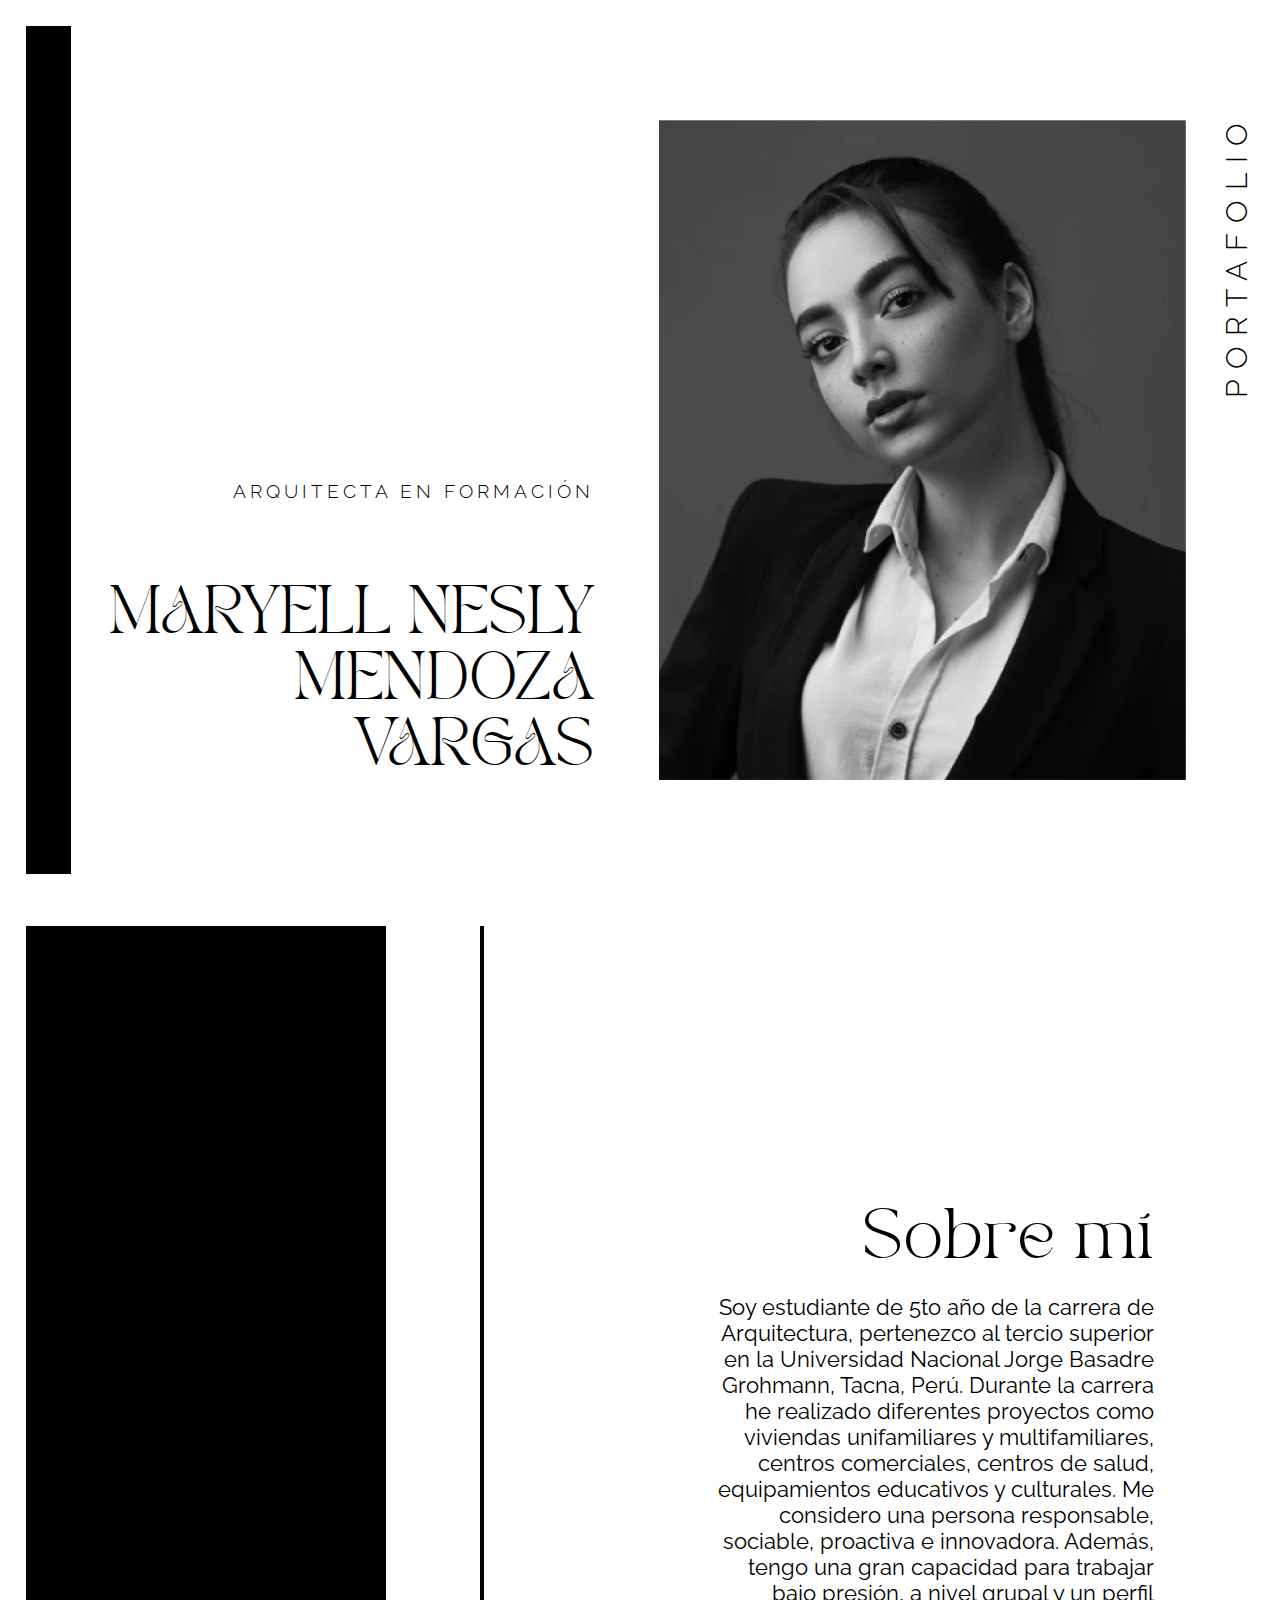
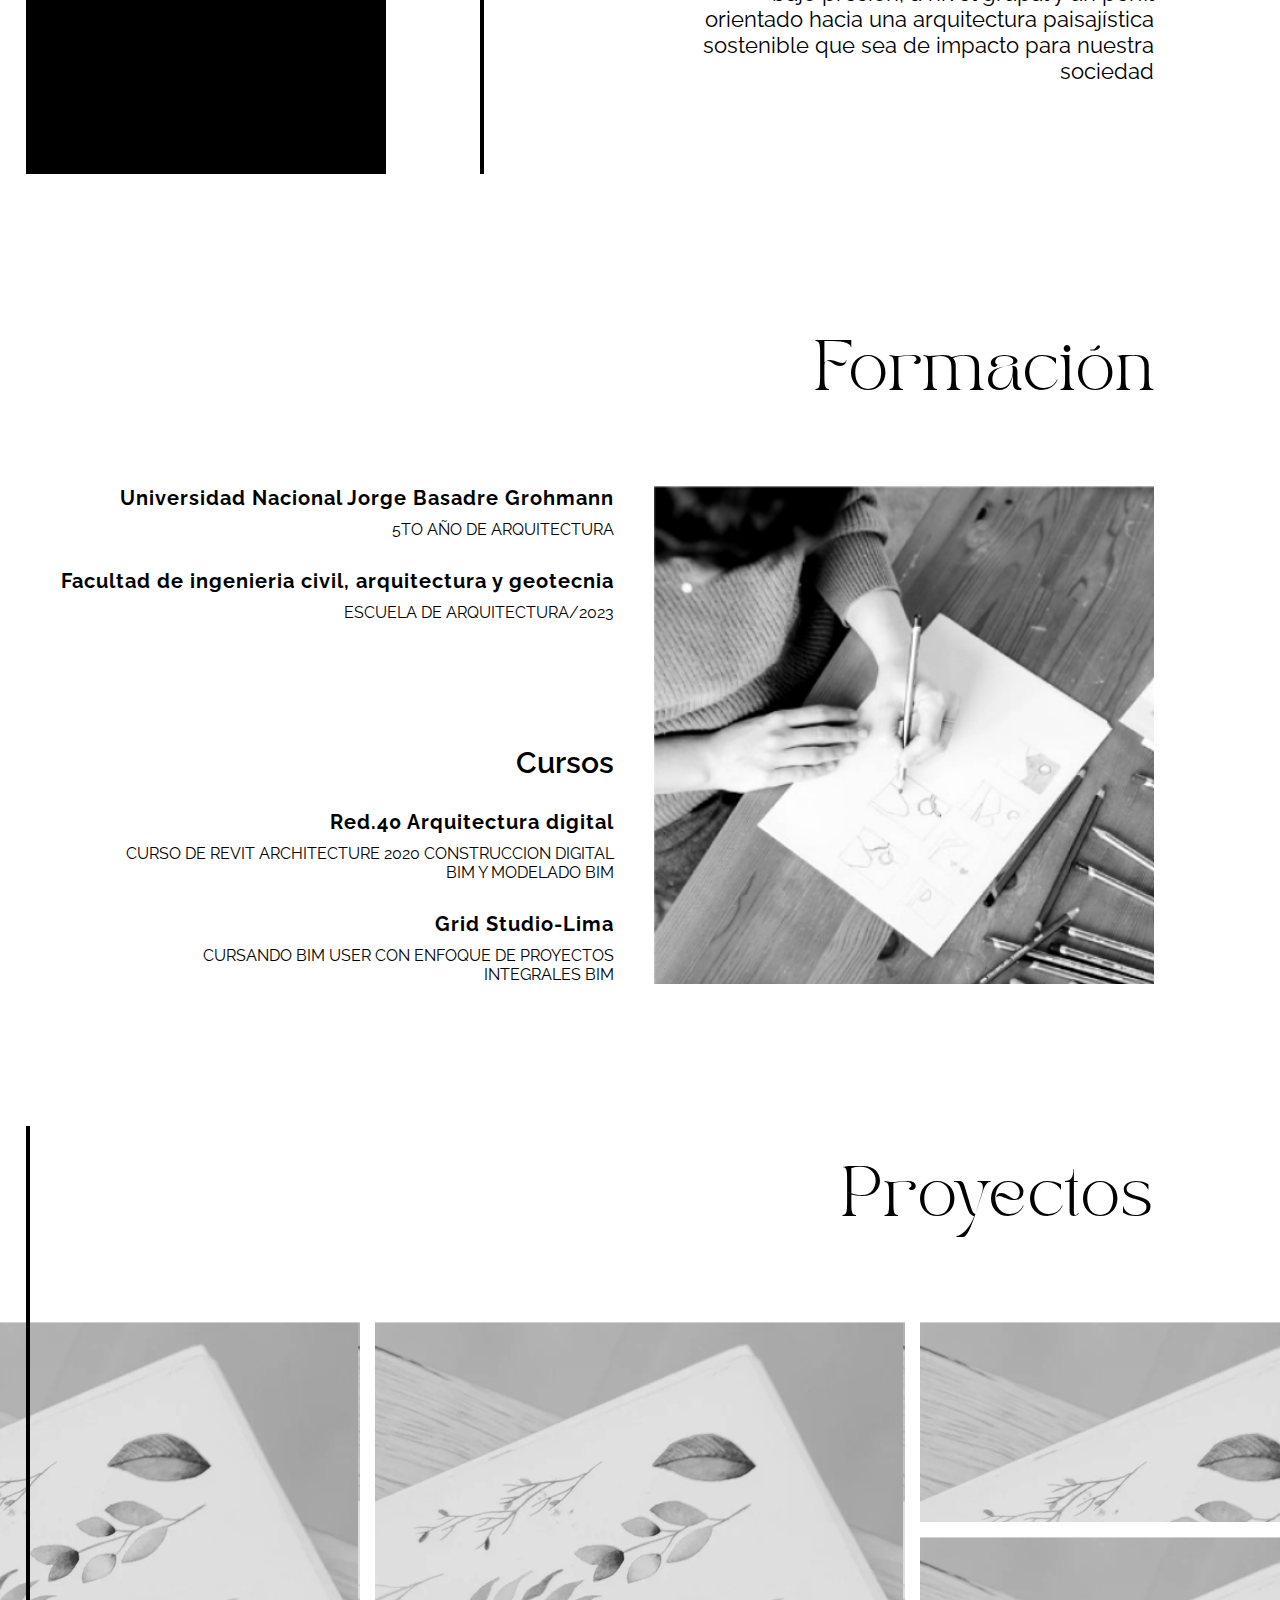
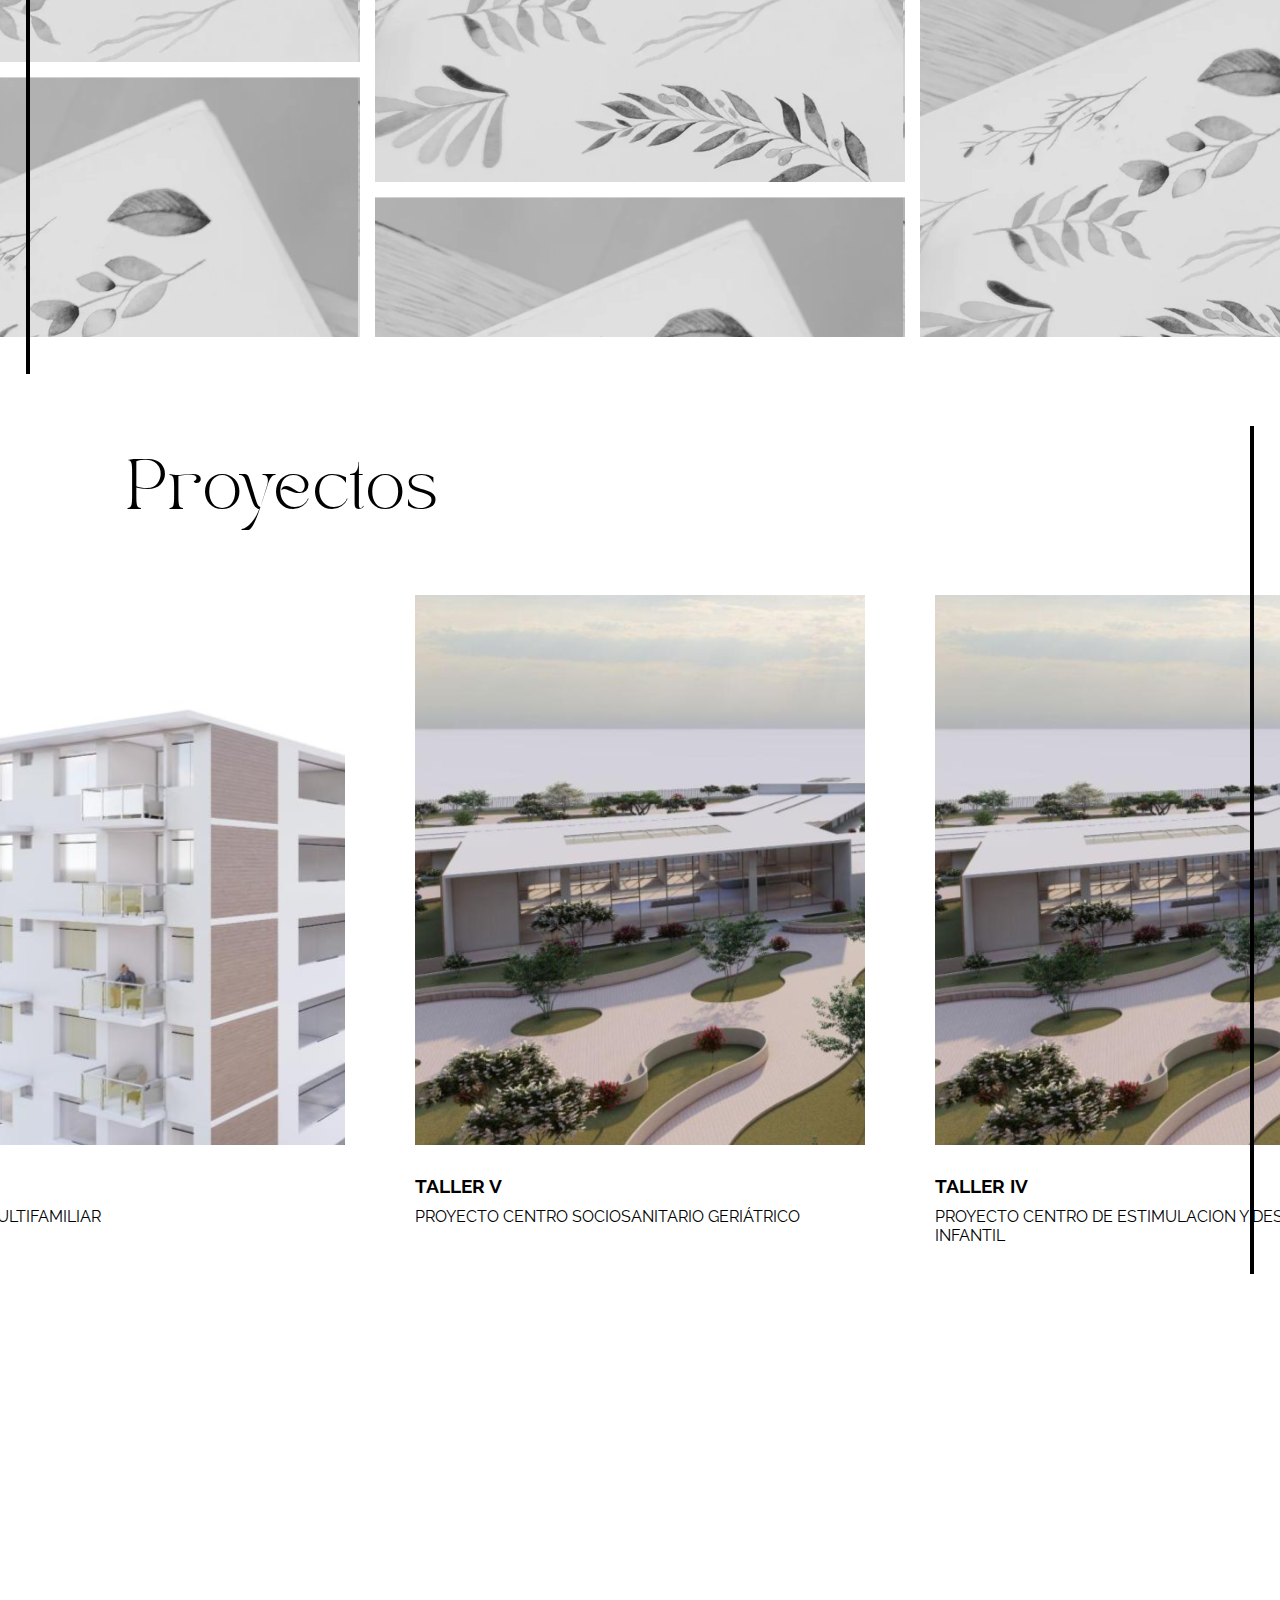
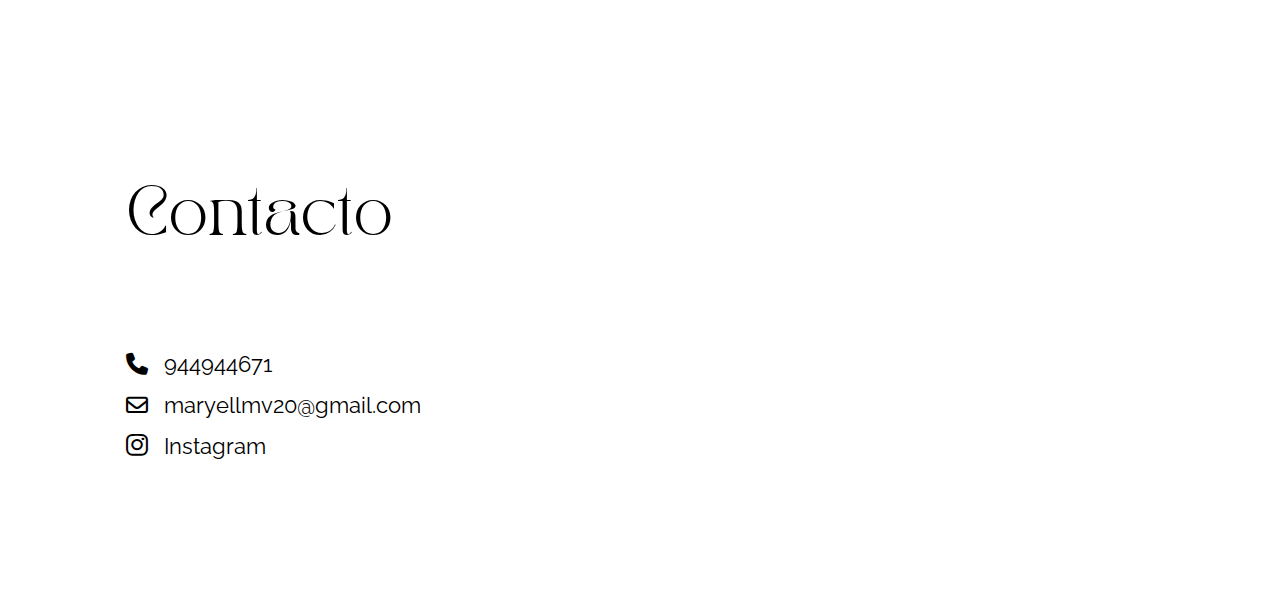
==== index.html @ ec38829c "cambio index" ====
<!DOCTYPE html>
<html lang="en">
    <head>
        <meta charset="UTF-8" />
        <meta http-equiv="X-UA-Compatible" content="IE=edge" />
        <meta name="viewport" content="width=device-width, initial-scale=1.0" />

        <link
            rel="stylesheet"
            href="https://cdnjs.cloudflare.com/ajax/libs/font-awesome/6.3.0/css/all.min.css"
        />
        <!-- font -->
        <link rel="preconnect" href="https://fonts.googleapis.com" />
        <link rel="preconnect" href="https://fonts.gstatic.com" crossorigin />
        <link
            href="https://fonts.googleapis.com/css2?family=Raleway:wght@100;200;300;400&display=swap"
            rel="stylesheet"
        />

        <link rel="stylesheet" href="../public/styles/index.css" />
        <title>cv</title>
    </head>
    <body>
        <div class="window-part">
            <div class="presentacion-container">
                <div class="presentacion-line"></div>
                <div class="presentacion-content">
                    <div class="presentacion-title-nombre">
                        <h3 class="presentacion-title">
                            ARQUITECTA EN FORMACIÓN
                        </h3>
                        <h2 class="presentacion-nombre">
                            MARYELL NESLY MENDOZA VARGAS
                        </h2>
                    </div>

                    <img
                        class="presentacion-foto"
                        src="../public/imgs/mi-foto.png"
                        alt="mi foto"
                    />
                    <h1 class="portafolio-title">PORTAFOLIO</h1>
                </div>
            </div>
        </div>

        <div class="window-part">
            <div class="sobre-mi-content">
                <div class="sobre-mi-line"></div>

                <div class="sobre-mi-text">
                    <div class="sobre-mi-line2"></div>

                    <div>
                        <h2 class="sobre-mi-title">Sobre mí</h2>
                        <p class="sobre-mi-texto">
                            Soy estudiante de 5to año de la carrera de
                            Arquitectura, pertenezco al tercio superior en la
                            Universidad Nacional Jorge Basadre Grohmann, Tacna,
                            Perú. Durante la carrera he realizado diferentes
                            proyectos como viviendas unifamiliares y
                            multifamiliares, centros comerciales, centros de
                            salud, equipamientos educativos y culturales. Me
                            considero una persona responsable, sociable,
                            proactiva e innovadora. Además, tengo una gran
                            capacidad para trabajar bajo presión, a nivel grupal
                            y un perfil orientado hacia una arquitectura
                            paisajística sostenible que sea de impacto para
                            nuestra sociedad
                        </p>
                    </div>
                </div>
            </div>
        </div>

        <div class="window-part">
            <div class="formacion-content">
                <div class="formacion-column2">
                    <h2 class="formacion-title">Formación</h2>
                    <div class="formacion-subcolumn">
                        <div class="formacion-text-content">
                            <div>
                                <h4 class="formacion-subtitle">
                                    Universidad Nacional Jorge Basadre Grohmann
                                </h4>
                                <p class="formacion-texto">
                                    5TO AÑO DE ARQUITECTURA
                                </p>
                                <h4 class="formacion-subtitle">
                                    Facultad de ingenieria civil, arquitectura y
                                    geotecnia
                                </h4>
                                <p class="formacion-texto">
                                    ESCUELA DE ARQUITECTURA/2023
                                </p>
                            </div>
                            <div>
                                <h3 class="formacion-cursos">Cursos</h3>
                                <h4 class="formacion-subtitle">
                                    Red.40 Arquitectura digital
                                </h4>
                                <p class="">
                                    CURSO DE REVIT ARCHITECTURE 2020
                                    CONSTRUCCION DIGITAL
                                </p>
                                <p class="formacion-texto">
                                    BIM Y MODELADO BIM
                                </p>
                                <h4 class="formacion-subtitle">
                                    Grid Studio-Lima
                                </h4>
                                <p class="">
                                    CURSANDO BIM USER CON ENFOQUE DE PROYECTOS
                                </p>
                                <p class="">INTEGRALES BIM</p>
                            </div>
                        </div>
                        <img
                            class="formacion-img"
                            src="../public/imgs/formacion.png"
                            alt=""
                        />
                    </div>
                </div>
            </div>
        </div>
        <div class="window-part">
            <div class="proyectos-content">
                <div class="proyecto-collage-line"></div>
                <h2 class="protectos-collage-title">Proyectos</h2>
                <div class="proyectos-container-collage">
                    <div class="proyectos-collage-column">
                        <div
                            class="proyectos-img-collage collage-1"
                            alt=""
                        ></div>
                        <div
                            class="proyectos-img-collage collage-2"
                            alt=""
                        ></div>
                    </div>
                    <div class="proyectos-collage-column">
                        <div
                            class="proyectos-img-collage collage-3"
                            alt=""
                        ></div>
                        <div
                            class="proyectos-img-collage collage-4"
                            alt=""
                        ></div>
                    </div>
                    <div class="proyectos-collage-column">
                        <div
                            class="proyectos-img-collage collage-5"
                            alt=""
                        ></div>
                        <div
                            class="proyectos-img-collage collage-6"
                            alt=""
                        ></div>
                    </div>
                </div>
            </div>
        </div>

        <div class="window-part">
            <div class="proyectos-content-2">
                <div class="proyecto-line"></div>
                <h2 class="protectos-title">Proyectos</h2>
                <div class="proyectos-columns">
                    <div class="proyectos-column">
                        <div class="proyectos-img proyecto-img-1">
                            <div class="proyecto-backhover-img">
                                <a
                                    href="https://www.calameo.com/read/006566157df9179a951ea?authid=zXQPM7jMQC5M"
                                    target="_blank"
                                    rel="noopener noreferrer"
                                >
                                    <div class="btn-ver-proyecto">
                                        ver proyecto
                                    </div>
                                </a>
                            </div>
                        </div>
                        <div>
                            <h3 class="proyecto-title">TALLER II</h3>
                            <p class="proyecto-text">PROYECTO MULTIFAMILIAR</p>
                        </div>
                    </div>
                    <div class="proyectos-column">
                        <div class="proyectos-img proyecto-img-2">
                            <div class="proyecto-backhover-img">
                                <a
                                    href="https://www.calameo.com/read/0065661571df01181359e?authid=Q933TyuwH3ZG"
                                    target="_blank"
                                    rel="noopener noreferrer"
                                >
                                    <div class="btn-ver-proyecto">
                                        ver proyecto
                                    </div>
                                </a>
                            </div>
                        </div>
                        <div>
                            <h3 class="proyecto-title">TALLER V</h3>
                            <p class="proyecto-text">
                                PROYECTO CENTRO SOCIOSANITARIO GERIÁTRICO
                            </p>
                        </div>
                    </div>
                    <div class="proyectos-column">
                        <div class="proyectos-img proyecto-img-3">
                            <div class="proyecto-backhover-img">
                                <a
                                    href="https://www.calameo.com/read/0065661571df01181359e?authid=Q933TyuwH3ZG"
                                    target="_blank"
                                    rel="noopener noreferrer"
                                >
                                    <div class="btn-ver-proyecto">
                                        ver proyecto
                                    </div>
                                </a>
                            </div>
                        </div>
                        <div>
                            <h3 class="proyecto-title">TALLER IV</h3>
                            <p class="proyecto-text">
                                PROYECTO CENTRO DE ESTIMULACION Y DESARROLLO
                                INFANTIL
                            </p>
                        </div>
                    </div>
                </div>
            </div>
        </div>

        <div class="window-part">
            <div class="contacto-content">
                <div class="contacto-line"></div>
                <div>
                    <h2 class="contacto-title">Contacto</h2>
                    <div>
                        <div class="contacto-item">
                            <i class="fa-solid fa-phone"></i> 944944671
                        </div>
                        <div class="contacto-item">
                            <i class="fa-regular fa-envelope"></i>
                            maryellmv20@gmail.com
                        </div>
                        <div class="contacto-item">
                            <i class="fa-brands fa-instagram"></i> Instagram
                        </div>
                    </div>
                </div>
            </div>
        </div>
    </body>
</html>
---- public/styles/index.css ----
@font-face {
    font-family: 'tan-pearl';
    src: url('../fonts/TAN-PEARL.woff');
}

*,
html,
body {
    border: 0;
    padding: 0;
    margin: 0;
    box-sizing: border-box;
    font-family: 'Raleway', sans-serif;
}

.window-part {
    display: flex;
    height: 100vh;
    padding: 2%;
    /* font-family: 'Courier New', Courier, monospace; */
}

.presentacion-container {
    width: 100%;
    display: flex;
    justify-content: center;
    position: relative;
    /* height: 100vh; */

    /* font-family: 'Courier New', Courier, monospace; */
}

.presentacion-line {
    width: 45px;
    height: 100%;
    /* margin: 2% 0px 2% 35px; */
    position: absolute;
    left: 0;
    top: 0;
    background-color: #000;
}

.presentacion-content {
    display: flex;
    height: 660px;
    align-self: center;
    position: relative;
}
.presentacion-title-nombre {
    display: flex;
    flex-direction: column;
    justify-content: flex-end;
    /* margin-bottom: 90px; */
}
.presentacion-title {
    font-weight: 300;
    text-align: end;
    letter-spacing: 4px;
    margin-bottom: 80px;
}
.presentacion-nombre {
    font-family: 'tan-pearl';
    font-size: 48px;
    font-weight: 300;
    text-align: end;
    width: 500px;
}

.presentacion-foto {
    height: 100%;
    align-self: center;
    margin-left: 65px;
}

.portafolio-title {
    font-size: 30px;
    font-weight: 300;
    letter-spacing: 10px;
    transform: rotate(-90deg);
    width: 0px;
    position: absolute;
    top: 260px;
    right: -50px;
}

/* ================================================================================================================ */

.sobre-mi-content {
    position: relative;
}
.sobre-mi-line {
    background-color: #000;
    width: 360px;
    height: 100%;
    position: absolute;
    top: 0;
    left: 0;
}

.sobre-mi-line2 {
    background-color: #000;
    width: 4px;
    height: 100%;
    position: absolute;
    top: 0;
    left: -40%;
}

.sobre-mi-text {
    width: 45%;
    text-align: end;
    margin-left: 55%;
    padding-right: 100px;
    display: flex;
    align-items: flex-end;
    height: 100%;
    position: relative;
}
.sobre-mi-title {
    font-family: 'tan-pearl';
    font-size: 50px;
    margin-bottom: 20px;
    font-weight: 300;
}

.sobre-mi-texto {
    font-size: 22px;
    padding-bottom: 20%;
}

/* ================================================================================================================ */

.formacion-content {
    height: 100%;
    width: 100%;
    display: flex;
    justify-content: flex-end;
    padding-right: 100px;
    align-items: flex-end;
}

/* .formacion-column1 {
    margin-bottom: 70px;
    margin-right: 40px;
    text-align: end;
} */

.formacion-subcolumn {
    display: flex;
    text-align: end;
}

.formacion-text-content {
    padding-right: 40px;
    display: flex;
    flex-direction: column;
    justify-content: space-between;
}

.formacion-texto {
    margin-bottom: 30px;
}

.formacion-subtitle {
    font-weight: bold;
    font-size: 20px;
    letter-spacing: 1px;
    margin-bottom: 10px;
}

.formacion-column2 {
    margin-bottom: 90px;
}

.formacion-title {
    font-family: 'tan-pearl';
    font-size: 50px;
    margin-bottom: 80px;
    font-weight: 300;
    text-align: end;
}

.formacion-img {
    width: 500px;
}
.formacion-cursos {
    font-size: 30px;
    margin-bottom: 30px;
    font-weight: 600;
}

/* ============================================================================================== */
.proyectos-content {
    height: 100%;
    width: 100%;
    display: flex;
    flex-direction: column;
    padding-right: 100px;
    padding-left: 100px;
    text-align: end;
    justify-content: center;
    position: relative;
    /* background-color: #000; */
}

.proyecto-collage-line {
    position: absolute;
    height: 100%;
    background-color: #000;
    width: 4px;
    top: 0;
    left: 0;
}

.protectos-collage-title {
    font-size: 50px;
    font-family: 'tan-pearl';
    font-weight: 300;
    margin-bottom: 90px;
}
.proyectos-container-collage {
    display: flex;
    width: 100%;
    gap: 15px;
    justify-content: center;
}

.proyectos-img-collage {
    width: 530px;
    /* height: 200px; */
}

.proyectos-collage-column {
    width: 530px;
}

.collage-1 {
    background: url('../imgs/proyectos-collage-img-ref.png');
    height: 340px;
    margin-bottom: 15px;
}

.collage-2 {
    background: url('../imgs/proyectos-collage-img-ref.png');
    height: 260px;
}

.collage-3 {
    background: url('../imgs/proyectos-collage-img-ref.png');
    height: 460px;
    margin-bottom: 15px;
}

.collage-4 {
    background: url('../imgs/proyectos-collage-img-ref.png');
    height: 140px;
}

.collage-5 {
    background: url('../imgs/proyectos-collage-img-ref.png');
    height: 200px;
    margin-bottom: 15px;
}

.collage-6 {
    background: url('../imgs/proyectos-collage-img-ref.png');
    height: 400px;
}

/*  ====================================================================== */

.proyectos-content-2 {
    height: 100%;
    width: 100%;
    display: flex;
    flex-direction: column;
    padding-right: 100px;
    padding-left: 100px;
    text-align: start;
    justify-content: center;
    position: relative;
    /* background-color: #000; */
}

.proyecto-line {
    position: absolute;
    height: 100%;
    background-color: #000;
    width: 4px;
    top: 0;
    right: 0;
}

.protectos-title {
    font-size: 50px;
    font-family: 'tan-pearl';
    font-weight: 300;
    margin-bottom: 70px;
}
.proyectos-collage {
    display: flex;
    width: 100%;
    gap: 15px;
    justify-content: center;
}
.proyectos-columns {
    display: flex;
    justify-content: center;
    gap: 70px;
}

.proyectos-column {
    width: 500px;
}
.proyectos-img {
    width: 450px;
    height: 550px;
    background-color: #000;

    margin-bottom: 30px;
    /* height: 200px; */
}

.proyecto-img-1 {
    background: url('../imgs/vivienda-multifamiliar.png');
}

.proyecto-img-2 {
    background: url('../imgs/centro-sociosanitario-geriatrico.png');
}

.proyecto-img-3 {
    background: url('../imgs/centro-sociosanitario-geriatrico.png');
}

.proyecto-title {
    margin-bottom: 10px;
}

.proyecto-text {
    width: 450px;
}

.proyecto-backhover-img {
    background-color: #00000038;
    height: 100%;
    display: flex;
    align-items: flex-end;
    justify-content: center;
    opacity: 0;
    transition: opacity 0.5s;
}
.proyectos-img:hover .proyecto-backhover-img {
    opacity: 1;
}

a {
    text-decoration: none;
    font-family: 'Raleway', sans-serif;
}
.btn-ver-proyecto {
    background-color: #fff;
    width: 250px;
    height: 50px;
    text-decoration: none;
    margin-bottom: 60px;
    text-align: center;
    line-height: 50px;
    color: #000;
    font-family: 'Raleway', sans-serif;
    transition: transform 0.5s;
}
.btn-ver-proyecto:hover {
    transform: translateY(-10px);
}

/* ==================================================================================== */
.contacto-content {
    height: 100%;
    width: 100%;
    display: flex;
    padding-right: 100px;
    padding-left: 100px;
    align-items: flex-end;
    position: relative;
    padding-bottom: 100px;
}

.contacto-title {
    font-family: 'tan-pearl';
    font-size: 50px;
    font-weight: 300;
    margin-bottom: 100px;
}

.contacto-item {
    font-size: 22px;
    margin-bottom: 15px;
}
.contacto-item i {
    margin-right: 10px;
}
.fa-instagram {
    font-size: 25px;
}
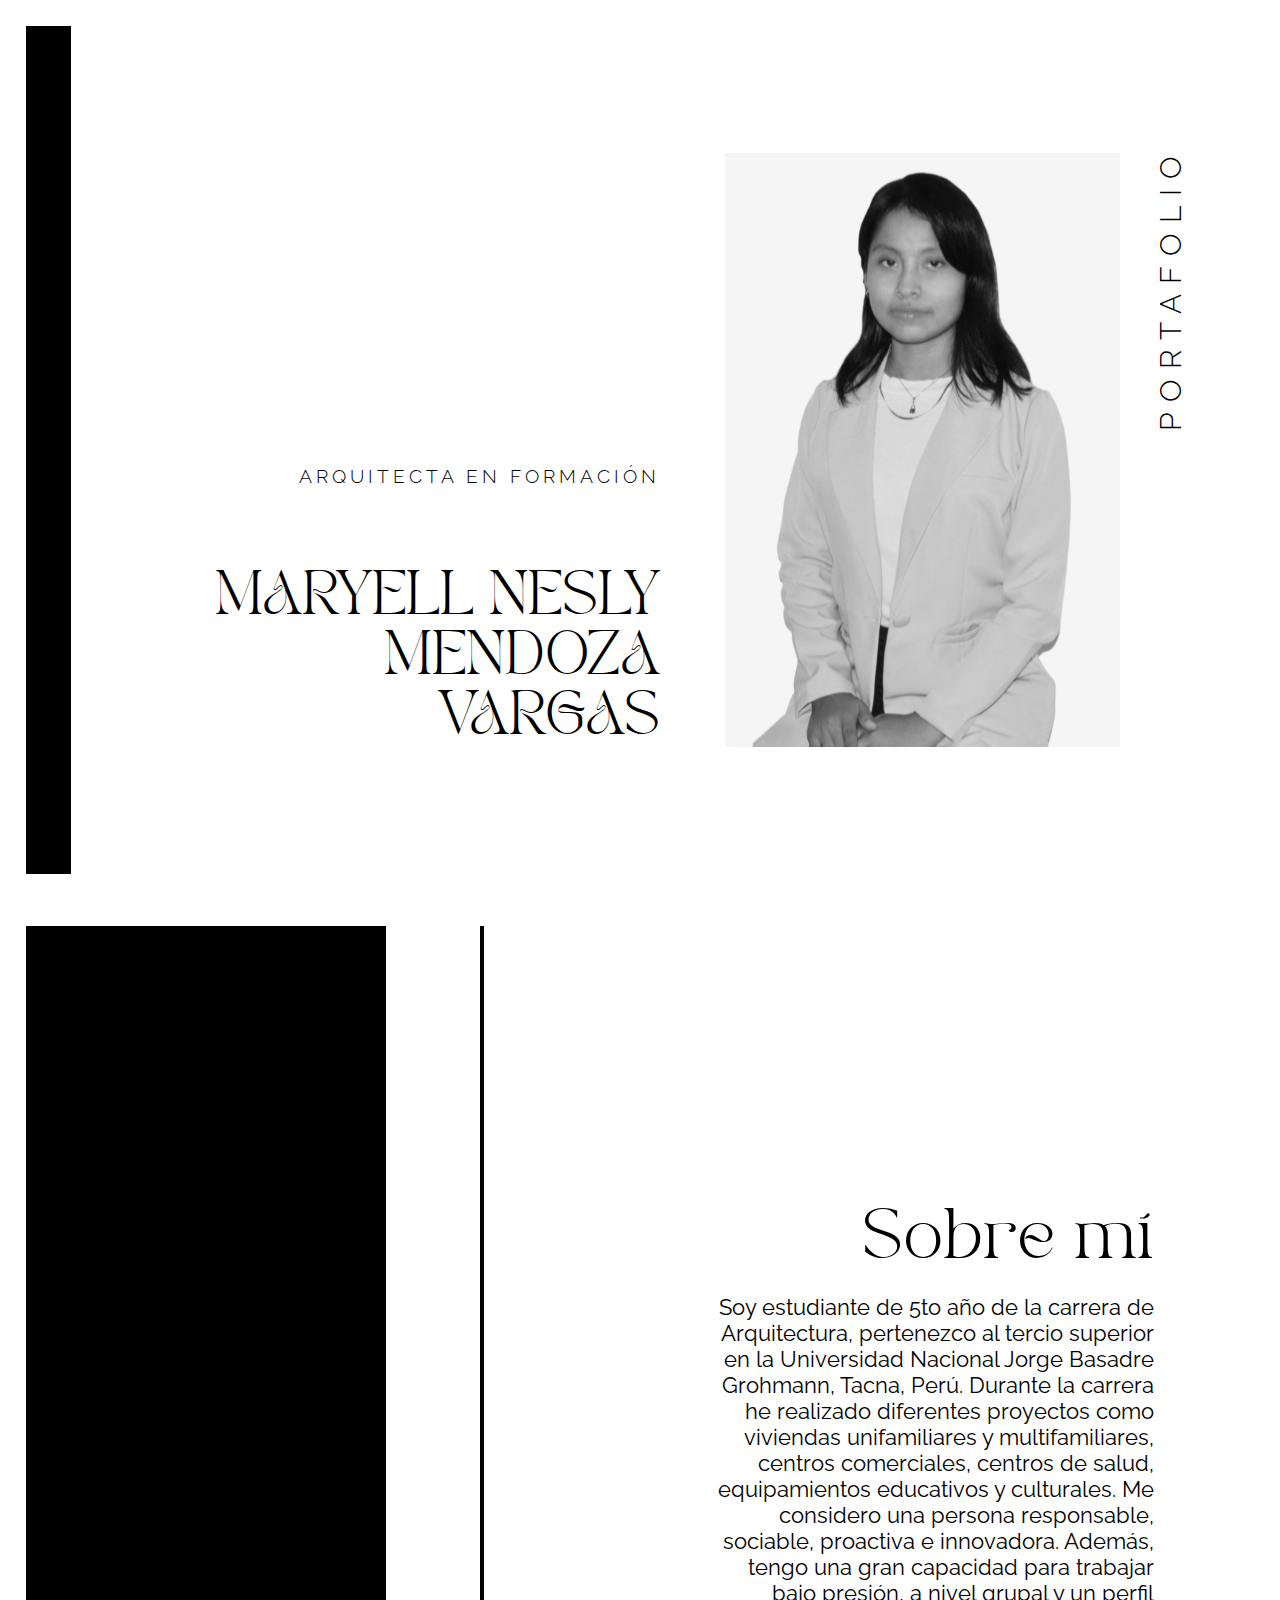
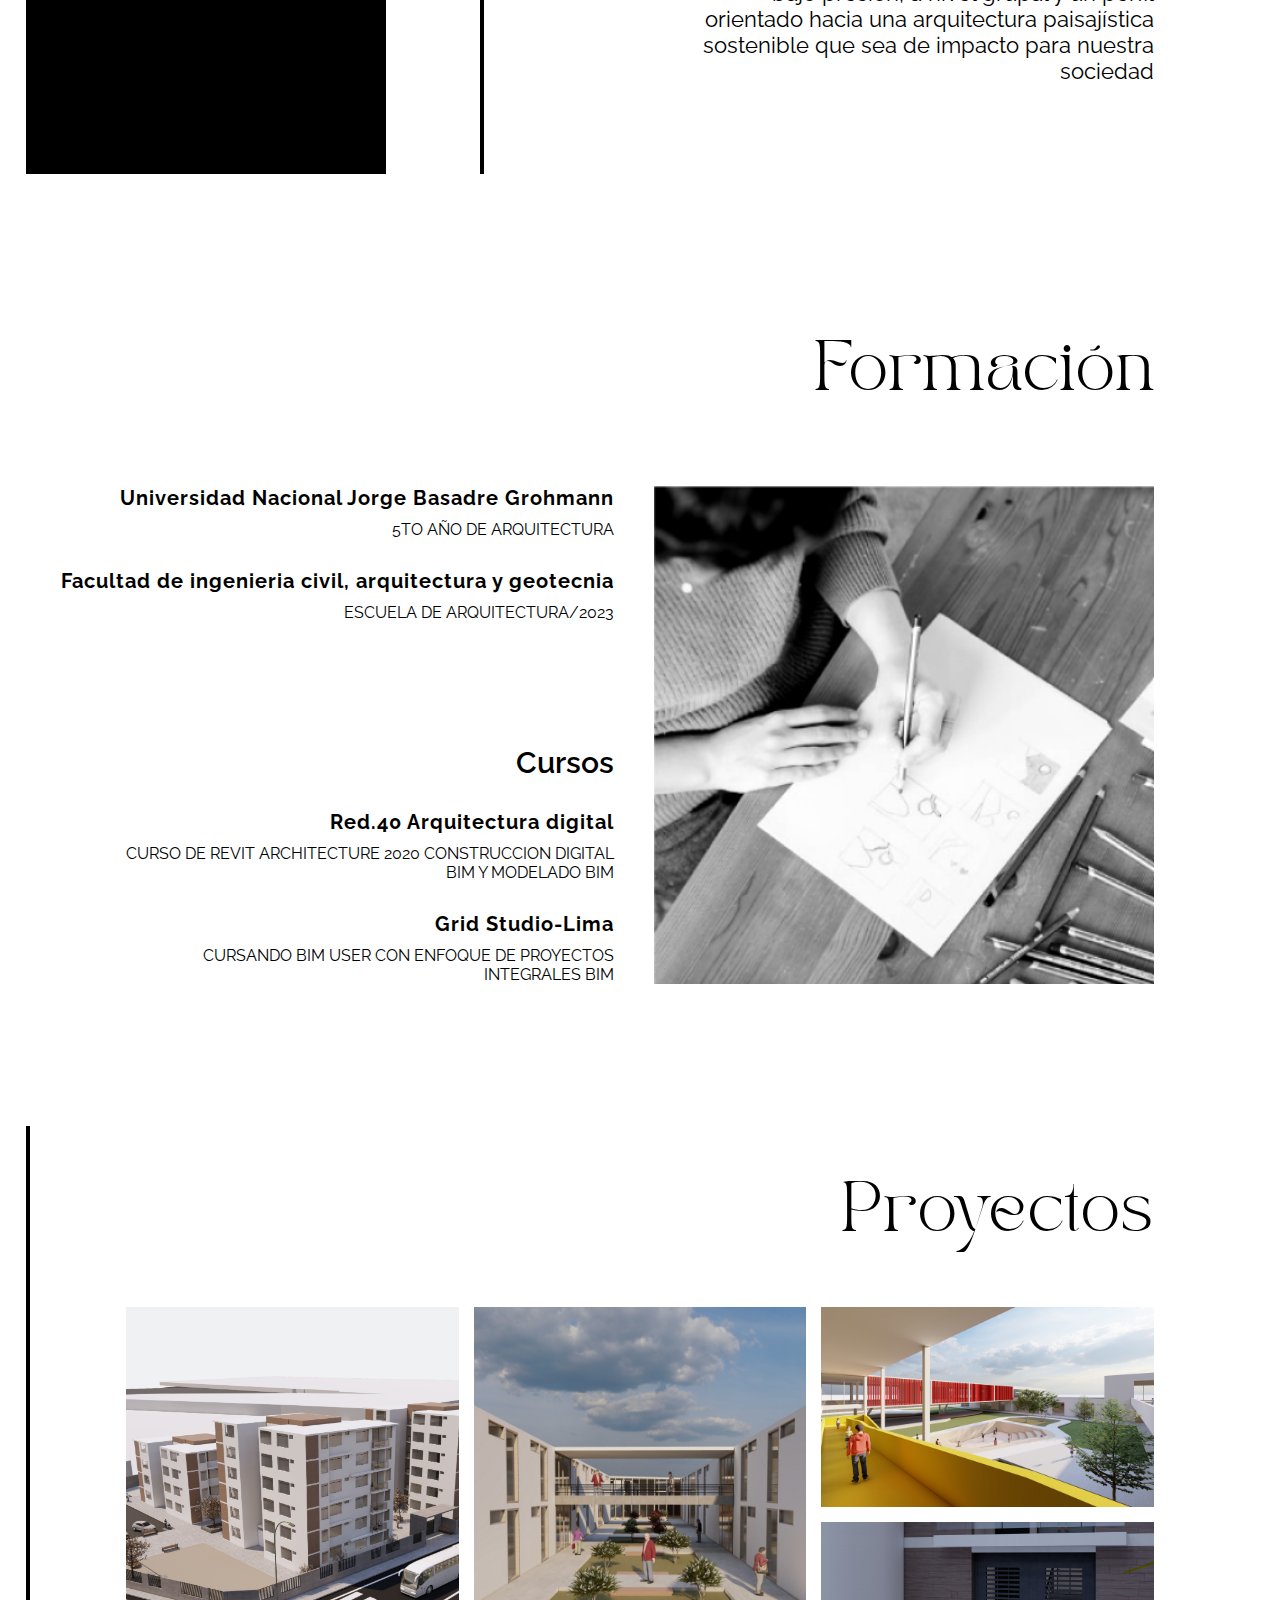
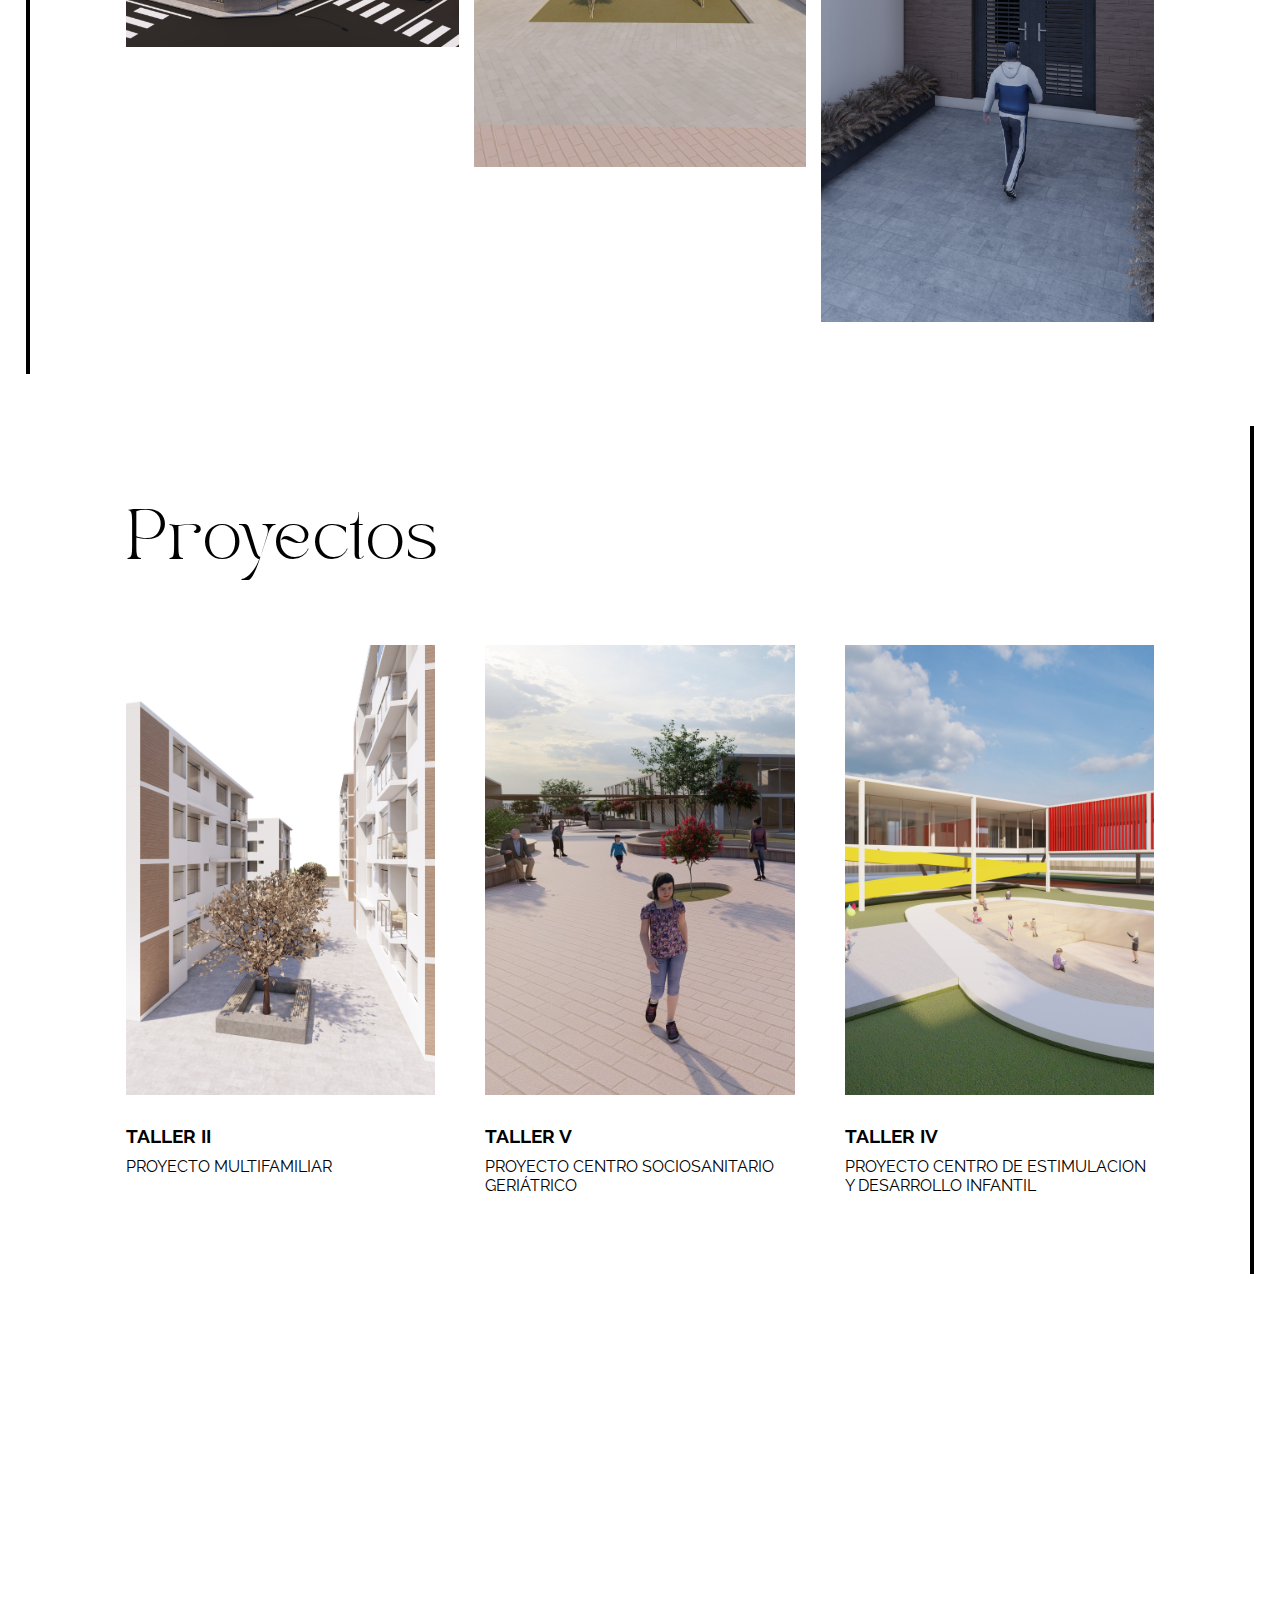
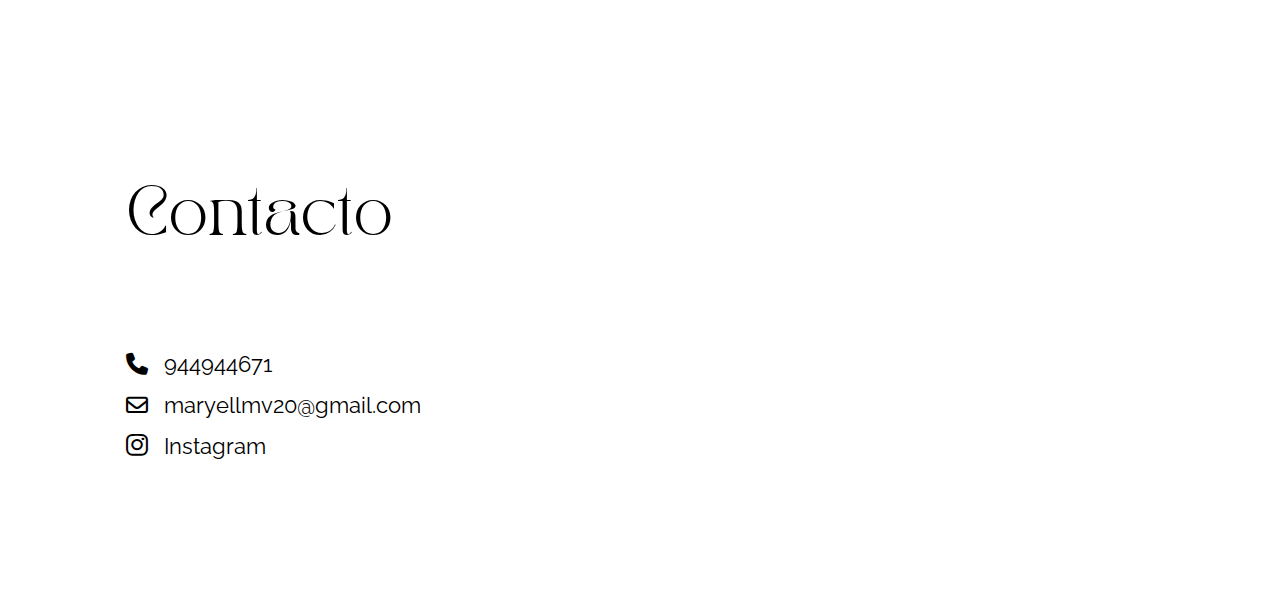
==== commit 06844e04: "portafolio terminado resposive" ====
--- a/index.html
+++ b/index.html
@@ -4,7 +4,7 @@
         <meta charset="UTF-8" />
         <meta http-equiv="X-UA-Compatible" content="IE=edge" />
         <meta name="viewport" content="width=device-width, initial-scale=1.0" />
-
+        <link rel="icon" type="image/jpg" href="/public/imgs/icon.png" />
         <link
             rel="stylesheet"
             href="https://cdnjs.cloudflare.com/ajax/libs/font-awesome/6.3.0/css/all.min.css"
@@ -17,8 +17,8 @@
             rel="stylesheet"
         />
 
-        <link rel="stylesheet" href="../public/styles/index.css" />
-        <title>cv</title>
+        <link rel="stylesheet" href="./public/styles/index.css" />
+        <title>Port folio Maryell Mendoza</title>
     </head>
     <body>
         <div class="window-part">
@@ -36,7 +36,7 @@
 
                     <img
                         class="presentacion-foto"
-                        src="../public/imgs/mi-foto.png"
+                        src="./public/imgs/mi-foto.png"
                         alt="mi foto"
                     />
                     <h1 class="portafolio-title">PORTAFOLIO</h1>
@@ -99,7 +99,7 @@
                                 <h4 class="formacion-subtitle">
                                     Red.40 Arquitectura digital
                                 </h4>
-                                <p class="">
+                                <p class="formacion-texto-2">
                                     CURSO DE REVIT ARCHITECTURE 2020
                                     CONSTRUCCION DIGITAL
                                 </p>
@@ -109,15 +109,15 @@
                                 <h4 class="formacion-subtitle">
                                     Grid Studio-Lima
                                 </h4>
-                                <p class="">
+                                <p class="formacion-texto-2">
                                     CURSANDO BIM USER CON ENFOQUE DE PROYECTOS
                                 </p>
-                                <p class="">INTEGRALES BIM</p>
+                                <p class="formacion-texto-2">INTEGRALES BIM</p>
                             </div>
                         </div>
                         <img
                             class="formacion-img"
-                            src="../public/imgs/formacion.png"
+                            src="./public/imgs/formacion.png"
                             alt=""
                         />
                     </div>
@@ -138,6 +138,10 @@
                             class="proyectos-img-collage collage-2"
                             alt=""
                         ></div>
+                        <div
+                            class="proyectos-img-collage collage-5 collage-display-movile"
+                            alt=""
+                        ></div>
                     </div>
                     <div class="proyectos-collage-column">
                         <div
@@ -148,8 +152,14 @@
                             class="proyectos-img-collage collage-4"
                             alt=""
                         ></div>
-                    </div>
-                    <div class="proyectos-collage-column">
+                        <div
+                            class="proyectos-img-collage collage-6 collage-display-movile"
+                            alt=""
+                        ></div>
+                    </div>
+                    <div
+                        class="proyectos-collage-column proyectos-collage-column3"
+                    >
                         <div
                             class="proyectos-img-collage collage-5"
                             alt=""
@@ -163,44 +173,45 @@
             </div>
         </div>
 
-        <div class="window-part">
+        <div class="window-part proyectos-part">
             <div class="proyectos-content-2">
                 <div class="proyecto-line"></div>
                 <h2 class="protectos-title">Proyectos</h2>
                 <div class="proyectos-columns">
                     <div class="proyectos-column">
-                        <div class="proyectos-img proyecto-img-1">
-                            <div class="proyecto-backhover-img">
-                                <a
-                                    href="https://www.calameo.com/read/006566157df9179a951ea?authid=zXQPM7jMQC5M"
-                                    target="_blank"
-                                    rel="noopener noreferrer"
-                                >
+                        <a
+                            href="https://www.calameo.com/read/006566157df9179a951ea?authid=zXQPM7jMQC5M"
+                            target="_blank"
+                            rel="noopener noreferrer"
+                        >
+                            <div class="proyectos-img proyecto-img-1">
+                                <div class="proyecto-backhover-img">
                                     <div class="btn-ver-proyecto">
                                         ver proyecto
                                     </div>
-                                </a>
-                            </div>
-                        </div>
+                                </div>
+                            </div>
+                        </a>
+
                         <div>
                             <h3 class="proyecto-title">TALLER II</h3>
                             <p class="proyecto-text">PROYECTO MULTIFAMILIAR</p>
                         </div>
                     </div>
                     <div class="proyectos-column">
-                        <div class="proyectos-img proyecto-img-2">
-                            <div class="proyecto-backhover-img">
-                                <a
-                                    href="https://www.calameo.com/read/0065661571df01181359e?authid=Q933TyuwH3ZG"
-                                    target="_blank"
-                                    rel="noopener noreferrer"
-                                >
+                        <a
+                            href="https://www.calameo.com/read/006566157df9179a951ea?authid=zXQPM7jMQC5M"
+                            target="_blank"
+                            rel="noopener noreferrer"
+                        >
+                            <div class="proyectos-img proyecto-img-2">
+                                <div class="proyecto-backhover-img">
                                     <div class="btn-ver-proyecto">
                                         ver proyecto
                                     </div>
-                                </a>
-                            </div>
-                        </div>
+                                </div>
+                            </div>
+                        </a>
                         <div>
                             <h3 class="proyecto-title">TALLER V</h3>
                             <p class="proyecto-text">
@@ -209,19 +220,19 @@
                         </div>
                     </div>
                     <div class="proyectos-column">
-                        <div class="proyectos-img proyecto-img-3">
-                            <div class="proyecto-backhover-img">
-                                <a
-                                    href="https://www.calameo.com/read/0065661571df01181359e?authid=Q933TyuwH3ZG"
-                                    target="_blank"
-                                    rel="noopener noreferrer"
-                                >
+                        <a
+                            href="https://www.calameo.com/read/006566157229d4d5e5d8d?authid=2x6cHzkwMzhK"
+                            target="_blank"
+                            rel="noopener noreferrer"
+                        >
+                            <div class="proyectos-img proyecto-img-3">
+                                <div class="proyecto-backhover-img">
                                     <div class="btn-ver-proyecto">
                                         ver proyecto
                                     </div>
-                                </a>
-                            </div>
-                        </div>
+                                </div>
+                            </div>
+                        </a>
                         <div>
                             <h3 class="proyecto-title">TALLER IV</h3>
                             <p class="proyecto-text">
--- a/public/styles/index.css
+++ b/public/styles/index.css
@@ -2,7 +2,27 @@
     font-family: 'tan-pearl';
     src: url('../fonts/TAN-PEARL.woff');
 }
-
+/* width */
+::-webkit-scrollbar {
+    width: 7px;
+}
+
+/* Track */
+::-webkit-scrollbar-track {
+    background: #f1f1f1;
+}
+
+/* Handle */
+::-webkit-scrollbar-thumb {
+    background: rgb(165, 165, 165);
+    border-radius: 50px;
+}
+
+/* Handle on hover */
+::-webkit-scrollbar-thumb:hover {
+    background: rgb(165, 165, 165);
+    border-radius: 50px;
+}
 *,
 html,
 body {
@@ -42,7 +62,7 @@
 
 .presentacion-content {
     display: flex;
-    height: 660px;
+    height: 70%;
     align-self: center;
     position: relative;
 }
@@ -83,7 +103,7 @@
     right: -50px;
 }
 
-/* ================================================================================================================ */
+/* =================================================== sobre mi ============================================================= */
 
 .sobre-mi-content {
     position: relative;
@@ -128,7 +148,7 @@
     padding-bottom: 20%;
 }
 
-/* ================================================================================================================ */
+/* =================================================== formacion ============================================================= */
 
 .formacion-content {
     height: 100%;
@@ -216,7 +236,7 @@
     font-size: 50px;
     font-family: 'tan-pearl';
     font-weight: 300;
-    margin-bottom: 90px;
+    margin-bottom: 60px;
 }
 .proyectos-container-collage {
     display: flex;
@@ -226,45 +246,78 @@
 }
 
 .proyectos-img-collage {
-    width: 530px;
+    width: 100%;
     /* height: 200px; */
 }
 
 .proyectos-collage-column {
-    width: 530px;
+    width: 33%;
+}
+.collage-display-movile {
+    display: none;
 }
 
 .collage-1 {
-    background: url('../imgs/proyectos-collage-img-ref.png');
+    background: url('../imgs/collage3.jpg');
     height: 340px;
+    background-size: cover;
+    background-position: center;
     margin-bottom: 15px;
+    /* -webkit-filter: grayscale(1);
+    filter: gray;
+    filter: grayscale(1); */
 }
 
 .collage-2 {
-    background: url('../imgs/proyectos-collage-img-ref.png');
+    background: url('../imgs/collage2.jpg');
+    background-size: cover;
+    background-position: center;
     height: 260px;
+    /* -webkit-filter: grayscale(1);
+    filter: gray;
+    filter: grayscale(1); */
 }
 
 .collage-3 {
-    background: url('../imgs/proyectos-collage-img-ref.png');
+    background: url('../imgs/collage1.jpg');
+    background-size: cover;
+    background-position: center;
     height: 460px;
     margin-bottom: 15px;
+    /* -webkit-filter: grayscale(1);
+    filter: gray;
+    filter: grayscale(1); */
 }
 
 .collage-4 {
-    background: url('../imgs/proyectos-collage-img-ref.png');
+    background: url('../imgs/collage4.jpg');
+    background-size: cover;
+    background-position: center;
     height: 140px;
+    /* -webkit-filter: grayscale(1);
+    filter: gray;
+    filter: grayscale(1); */
 }
 
 .collage-5 {
-    background: url('../imgs/proyectos-collage-img-ref.png');
+    background: url('../imgs/collage5.jpg');
+    background-size: cover;
+    background-position: center;
     height: 200px;
     margin-bottom: 15px;
+    /* -webkit-filter: grayscale(1);
+    filter: gray;
+    filter: grayscale(1); */
 }
 
 .collage-6 {
-    background: url('../imgs/proyectos-collage-img-ref.png');
+    background: url('../imgs/collage6.jpg');
+    background-size: cover;
+    background-position: center;
     height: 400px;
+    /* -webkit-filter: grayscale(1);
+    filter: gray;
+    filter: grayscale(1); */
 }
 
 /*  ====================================================================== */
@@ -310,10 +363,10 @@
 }
 
 .proyectos-column {
-    width: 500px;
+    width: 33%;
 }
 .proyectos-img {
-    width: 450px;
+    width: 100%;
     height: 550px;
     background-color: #000;
 
@@ -322,15 +375,21 @@
 }
 
 .proyecto-img-1 {
-    background: url('../imgs/vivienda-multifamiliar.png');
+    background: url('../imgs/MULTIFAMILIAR.jpg');
+    background-size: cover;
+    background-position: center;
 }
 
 .proyecto-img-2 {
-    background: url('../imgs/centro-sociosanitario-geriatrico.png');
+    background: url('../imgs/CENTRO_SOCIOSANITARIO.jpg');
+    background-size: cover;
+    background-position: center;
 }
 
 .proyecto-img-3 {
-    background: url('../imgs/centro-sociosanitario-geriatrico.png');
+    background: url('../imgs/CENTRO_DE_ESTIMULACION.jpg');
+    background-size: cover;
+    background-position: center;
 }
 
 .proyecto-title {
@@ -338,7 +397,7 @@
 }
 
 .proyecto-text {
-    width: 450px;
+    width: 100%;
 }
 
 .proyecto-backhover-img {
@@ -403,3 +462,1765 @@
 .fa-instagram {
     font-size: 25px;
 }
+
+@media screen and (max-width: 1440px) {
+    .presentacion-nombre {
+        font-family: 'tan-pearl';
+        font-size: 44px;
+        font-weight: 300;
+        text-align: end;
+        width: 500px;
+    }
+
+    /*  ====================================================================== */
+
+    .proyectos-content-2 {
+        height: 100%;
+        width: 100%;
+        display: flex;
+        flex-direction: column;
+        padding-right: 100px;
+        padding-left: 100px;
+        text-align: start;
+        justify-content: center;
+        position: relative;
+        /* background-color: #000; */
+    }
+
+    .proyecto-line {
+        position: absolute;
+        height: 100%;
+        background-color: #000;
+        width: 4px;
+        top: 0;
+        right: 0;
+    }
+
+    .protectos-title {
+        font-size: 50px;
+        font-family: 'tan-pearl';
+        font-weight: 300;
+        margin-bottom: 70px;
+    }
+    .proyectos-collage {
+        display: flex;
+        width: 100%;
+        gap: 15px;
+        justify-content: center;
+    }
+    .proyectos-columns {
+        display: flex;
+        justify-content: center;
+        gap: 50px;
+    }
+
+    .proyectos-column {
+        width: 33%;
+    }
+    .proyectos-img {
+        width: 100%;
+        height: 450px;
+        background-color: #000;
+
+        margin-bottom: 30px;
+        /* height: 200px; */
+    }
+
+    .proyecto-img-1 {
+        background: url('../imgs/MULTIFAMILIAR.jpg');
+        background-size: cover;
+        background-position: center;
+    }
+
+    .proyecto-img-2 {
+        background: url('../imgs/CENTRO_SOCIOSANITARIO.jpg');
+        background-size: cover;
+        background-position: center;
+    }
+
+    .proyecto-img-3 {
+        background: url('../imgs/CENTRO_DE_ESTIMULACION.jpg');
+        background-size: cover;
+        background-position: center;
+    }
+
+    .proyecto-title {
+        margin-bottom: 10px;
+    }
+
+    .proyecto-text {
+        width: 100%;
+    }
+
+    .proyecto-backhover-img {
+        background-color: #00000038;
+        height: 100%;
+        display: flex;
+        align-items: flex-end;
+        justify-content: center;
+        opacity: 0;
+        transition: opacity 0.5s;
+    }
+    .proyectos-img:hover .proyecto-backhover-img {
+        opacity: 1;
+    }
+
+    a {
+        text-decoration: none;
+        font-family: 'Raleway', sans-serif;
+    }
+    .btn-ver-proyecto {
+        background-color: #fff;
+        width: 250px;
+        height: 50px;
+        text-decoration: none;
+        margin-bottom: 60px;
+        text-align: center;
+        line-height: 50px;
+        color: #000;
+        font-family: 'Raleway', sans-serif;
+        transition: transform 0.5s;
+    }
+    .btn-ver-proyecto:hover {
+        transform: translateY(-10px);
+    }
+}
+
+/* tablet horizontal */
+@media screen and (max-width: 1200px) {
+    .presentacion-line {
+        width: 25px;
+        height: 100%;
+        position: absolute;
+        left: 0;
+        top: 0;
+        background-color: #000;
+    }
+
+    .presentacion-content {
+        display: flex;
+        height: 50%;
+        align-self: center;
+        position: relative;
+    }
+
+    .presentacion-title {
+        font-weight: 300;
+        text-align: end;
+        letter-spacing: 4px;
+        margin-bottom: 70px;
+        font-size: 15px;
+    }
+    .presentacion-nombre {
+        font-family: 'tan-pearl';
+        font-size: 36px;
+        font-weight: 300;
+        text-align: end;
+        width: 370px;
+    }
+
+    .presentacion-foto {
+        height: auto;
+        height: 100%;
+        align-self: center;
+        margin-left: 65px;
+    }
+
+    .portafolio-title {
+        font-size: 20px;
+        font-weight: 300;
+        letter-spacing: 10px;
+        transform: rotate(-90deg);
+        width: 0px;
+        position: absolute;
+        top: 200px;
+        right: -30px;
+    }
+
+    /* ================================================================================================================ */
+
+    .sobre-mi-content {
+        position: relative;
+    }
+    .sobre-mi-line {
+        background-color: #000;
+        width: 300px;
+        height: 100%;
+        position: absolute;
+        top: 0;
+        left: 0;
+    }
+
+    .sobre-mi-line2 {
+        background-color: #000;
+        width: 3px;
+        height: 100%;
+        position: absolute;
+        top: 0;
+        left: -40%;
+    }
+
+    .sobre-mi-text {
+        width: 45%;
+        text-align: end;
+        margin-left: 55%;
+        padding-right: 70px;
+        display: flex;
+        align-items: flex-end;
+        height: 100%;
+        position: relative;
+    }
+    .sobre-mi-title {
+        font-family: 'tan-pearl';
+        font-size: 45px;
+        margin-bottom: 20px;
+        font-weight: 300;
+    }
+
+    .sobre-mi-texto {
+        font-size: 18px;
+        padding-bottom: 15%;
+    }
+
+    /* =================================================== formacion ============================================================= */
+
+    .formacion-content {
+        height: 100%;
+        width: 100%;
+        display: flex;
+        justify-content: flex-end;
+        padding-right: 70px;
+        align-items: flex-end;
+    }
+
+    .formacion-subcolumn {
+        display: flex;
+        text-align: end;
+    }
+
+    .formacion-text-content {
+        padding-right: 40px;
+        display: flex;
+        flex-direction: column;
+        justify-content: space-between;
+    }
+
+    .formacion-texto {
+        margin-bottom: 20px;
+        font-size: 13px;
+    }
+    .formacion-texto-2 {
+        font-size: 13px;
+    }
+
+    .formacion-subtitle {
+        font-weight: bold;
+        font-size: 18px;
+        letter-spacing: 1px;
+        margin-bottom: 10px;
+    }
+
+    .formacion-column2 {
+        margin-bottom: 70px;
+    }
+
+    .formacion-title {
+        font-family: 'tan-pearl';
+        font-size: 45px;
+        margin-bottom: 70px;
+        font-weight: 300;
+        text-align: end;
+    }
+
+    .formacion-img {
+        width: 500px;
+    }
+    .formacion-cursos {
+        font-size: 25px;
+        margin-bottom: 25px;
+        font-weight: 600;
+    }
+
+    /* ============================================================================================== */
+    .proyectos-content {
+        height: 100%;
+        width: 100%;
+        display: flex;
+        flex-direction: column;
+        padding-right: 100px;
+        padding-left: 100px;
+        text-align: end;
+        justify-content: center;
+        position: relative;
+        /* background-color: #000; */
+    }
+
+    .proyecto-collage-line {
+        position: absolute;
+        height: 100%;
+        background-color: #000;
+        width: 4px;
+        top: 0;
+        left: 0;
+    }
+
+    .protectos-collage-title {
+        font-size: 45px;
+        font-family: 'tan-pearl';
+        font-weight: 300;
+        margin-bottom: 60px;
+    }
+    .proyectos-container-collage {
+        display: flex;
+        width: 100%;
+        gap: 15px;
+        justify-content: center;
+    }
+
+    .proyectos-img-collage {
+        width: 100%;
+        /* height: 200px; */
+    }
+
+    .proyectos-collage-column {
+        width: 33%;
+    }
+
+    .collage-1 {
+        background: url('../imgs/collage3.jpg');
+        height: 300px;
+        background-size: cover;
+        background-position: center;
+        margin-bottom: 15px;
+        /* -webkit-filter: grayscale(1);
+    filter: gray;
+    filter: grayscale(1); */
+    }
+
+    .collage-2 {
+        background: url('../imgs/collage2.jpg');
+        background-size: cover;
+        background-position: center;
+        height: 220px;
+        /* -webkit-filter: grayscale(1);
+    filter: gray;
+    filter: grayscale(1); */
+    }
+
+    .collage-3 {
+        background: url('../imgs/collage1.jpg');
+        background-size: cover;
+        background-position: center;
+        height: 420px;
+        margin-bottom: 15px;
+        /* -webkit-filter: grayscale(1);
+    filter: gray;
+    filter: grayscale(1); */
+    }
+
+    .collage-4 {
+        background: url('../imgs/collage4.jpg');
+        background-size: cover;
+        background-position: center;
+        height: 100px;
+        /* -webkit-filter: grayscale(1);
+    filter: gray;
+    filter: grayscale(1); */
+    }
+
+    .collage-5 {
+        background: url('../imgs/collage5.jpg');
+        background-size: cover;
+        background-position: center;
+        height: 160px;
+        margin-bottom: 15px;
+        /* -webkit-filter: grayscale(1);
+    filter: gray;
+    filter: grayscale(1); */
+    }
+
+    .collage-6 {
+        background: url('../imgs/collage6.jpg');
+        background-size: cover;
+        background-position: center;
+        height: 360px;
+        /* -webkit-filter: grayscale(1);
+    filter: gray;
+    filter: grayscale(1); */
+    }
+
+    /*  ====================================================================== */
+
+    .proyectos-content-2 {
+        height: 100%;
+        width: 100%;
+        display: flex;
+        flex-direction: column;
+        padding-right: 50px;
+        padding-left: 50px;
+        text-align: start;
+        justify-content: center;
+        position: relative;
+        /* background-color: #000; */
+    }
+
+    .proyecto-line {
+        position: absolute;
+        height: 100%;
+        background-color: #000;
+        width: 4px;
+        top: 0;
+        right: 0;
+    }
+
+    .protectos-title {
+        font-size: 45px;
+        font-family: 'tan-pearl';
+        font-weight: 300;
+        margin-bottom: 70px;
+    }
+    .proyectos-collage {
+        display: flex;
+        width: 100%;
+        gap: 15px;
+        justify-content: center;
+    }
+    .proyectos-columns {
+        display: flex;
+        justify-content: center;
+        gap: 50px;
+    }
+
+    .proyectos-column {
+        width: 33%;
+    }
+    .proyectos-img {
+        width: 100%;
+        height: 350px;
+        background-color: #000;
+
+        margin-bottom: 30px;
+        /* height: 200px; */
+    }
+
+    .proyecto-img-1 {
+        background: url('../imgs/MULTIFAMILIAR.jpg');
+        background-size: cover;
+        background-position: center;
+    }
+
+    .proyecto-img-2 {
+        background: url('../imgs/CENTRO_SOCIOSANITARIO.jpg');
+        background-size: cover;
+        background-position: center;
+    }
+
+    .proyecto-img-3 {
+        background: url('../imgs/CENTRO_DE_ESTIMULACION.jpg');
+        background-size: cover;
+        background-position: center;
+    }
+
+    .proyecto-title {
+        margin-bottom: 10px;
+    }
+
+    .proyecto-text {
+        width: 100%;
+    }
+
+    .proyecto-backhover-img {
+        background-color: #00000038;
+        height: 100%;
+        display: flex;
+        align-items: flex-end;
+        justify-content: center;
+        opacity: 0;
+        transition: opacity 0.5s;
+    }
+    .proyectos-img:hover .proyecto-backhover-img {
+        opacity: 1;
+    }
+
+    a {
+        text-decoration: none;
+        font-family: 'Raleway', sans-serif;
+    }
+    .btn-ver-proyecto {
+        background-color: #fff;
+        width: 200px;
+        height: 50px;
+        text-decoration: none;
+        margin-bottom: 60px;
+        text-align: center;
+        line-height: 50px;
+        color: #000;
+        font-family: 'Raleway', sans-serif;
+        transition: transform 0.5s;
+    }
+    .btn-ver-proyecto:hover {
+        transform: translateY(-10px);
+    }
+
+    /* ==================================================================================== */
+    .contacto-content {
+        height: 100%;
+        width: 100%;
+        display: flex;
+        padding-right: 100px;
+        padding-left: 100px;
+        align-items: flex-end;
+        position: relative;
+        padding-bottom: 100px;
+    }
+
+    .contacto-title {
+        font-family: 'tan-pearl';
+        font-size: 45px;
+        font-weight: 300;
+        margin-bottom: 100px;
+    }
+
+    .contacto-item {
+        font-size: 22px;
+        margin-bottom: 15px;
+    }
+    .contacto-item i {
+        margin-right: 10px;
+    }
+    .fa-instagram {
+        font-size: 25px;
+    }
+}
+
+/* celular herizontal */
+@media screen and (max-width: 950px) and (max-height: 1024px) {
+    .presentacion-line {
+        width: 15px;
+        height: 100%;
+        position: absolute;
+        left: 0;
+        top: 0;
+        background-color: #000;
+    }
+
+    .presentacion-content {
+        display: flex;
+        height: 70%;
+        align-self: center;
+        position: relative;
+    }
+
+    .presentacion-title {
+        font-weight: 300;
+        text-align: end;
+        letter-spacing: 4px;
+        margin-bottom: 40px;
+        font-size: 12px;
+    }
+    .presentacion-nombre {
+        font-family: 'tan-pearl';
+        font-size: 30px;
+        font-weight: 300;
+        text-align: end;
+        width: 310px;
+    }
+
+    .presentacion-foto {
+        height: auto;
+        height: 100%;
+        align-self: center;
+        margin-left: 65px;
+    }
+
+    .portafolio-title {
+        font-size: 10px;
+        font-weight: 300;
+        letter-spacing: 10px;
+        transform: rotate(-90deg);
+        width: 0px;
+        position: absolute;
+        top: 150px;
+        right: -30px;
+    }
+    /* ================================================================================================================ */
+
+    .sobre-mi-content {
+        position: relative;
+    }
+    .sobre-mi-line {
+        background-color: #000;
+        width: 150px;
+        height: 100%;
+        position: absolute;
+        top: 0;
+        left: 0;
+    }
+
+    .sobre-mi-line2 {
+        background-color: #000;
+        width: 2px;
+        height: 100%;
+        position: absolute;
+        top: 0;
+        left: -35%;
+        /* display: none; */
+    }
+
+    .sobre-mi-text {
+        width: 60%;
+        text-align: end;
+        margin-left: 40%;
+        padding-right: 40px;
+        display: flex;
+        align-items: flex-end;
+        height: 100%;
+        position: relative;
+    }
+    .sobre-mi-title {
+        font-family: 'tan-pearl';
+        font-size: 30px;
+        margin-bottom: 20px;
+        font-weight: 300;
+    }
+
+    .sobre-mi-texto {
+        font-size: 13px;
+        padding-bottom: 10%;
+    }
+    /* =================================================== formacion ============================================================= */
+
+    .formacion-content {
+        height: 100%;
+        width: 100%;
+        display: flex;
+        justify-content: flex-end;
+        padding-right: 50px;
+        align-items: flex-end;
+    }
+
+    .formacion-subcolumn {
+        display: flex;
+        text-align: end;
+    }
+
+    .formacion-text-content {
+        padding-right: 40px;
+        display: flex;
+        flex-direction: column;
+        justify-content: space-between;
+    }
+
+    .formacion-texto {
+        margin-bottom: 5px;
+        font-size: 10px;
+    }
+    .formacion-texto-2 {
+        font-size: 10px;
+    }
+
+    .formacion-subtitle {
+        font-weight: bold;
+        font-size: 13px;
+        letter-spacing: 1px;
+        margin-bottom: 7px;
+    }
+
+    .formacion-column2 {
+        margin-bottom: 20px;
+    }
+
+    .formacion-title {
+        font-family: 'tan-pearl';
+        font-size: 30px;
+        margin-bottom: 30px;
+        font-weight: 300;
+        text-align: end;
+    }
+
+    .formacion-img {
+        width: 200px;
+        height: 200px;
+    }
+    .formacion-cursos {
+        font-size: 16px;
+        margin-bottom: 10px;
+        font-weight: 600;
+    }
+
+    /* ============================================================================================== */
+    .proyectos-content {
+        height: 100%;
+        width: 100%;
+        display: flex;
+        flex-direction: column;
+        padding-right: 100px;
+        padding-left: 100px;
+        text-align: end;
+        justify-content: center;
+        position: relative;
+        /* background-color: #000; */
+    }
+
+    .proyecto-collage-line {
+        position: absolute;
+        height: 100%;
+        background-color: #000;
+        width: 4px;
+        top: 0;
+        left: 0;
+    }
+
+    .protectos-collage-title {
+        font-size: 30px;
+        font-family: 'tan-pearl';
+        font-weight: 300;
+        margin-bottom: 30px;
+    }
+    .proyectos-container-collage {
+        display: flex;
+        width: 100%;
+        gap: 15px;
+        justify-content: center;
+    }
+
+    .proyectos-img-collage {
+        width: 100%;
+        /* height: 200px; */
+    }
+
+    .proyectos-collage-column {
+        width: 33%;
+    }
+
+    .collage-1 {
+        background: url('../imgs/collage3.jpg');
+        height: 160px;
+        background-size: cover;
+        background-position: center;
+        margin-bottom: 15px;
+        /* -webkit-filter: grayscale(1);
+    filter: gray;
+    filter: grayscale(1); */
+    }
+
+    .collage-2 {
+        background: url('../imgs/collage2.jpg');
+        background-size: cover;
+        background-position: center;
+        height: 90px;
+        /* -webkit-filter: grayscale(1);
+    filter: gray;
+    filter: grayscale(1); */
+    }
+
+    .collage-3 {
+        background: url('../imgs/collage1.jpg');
+        background-size: cover;
+        background-position: center;
+        height: 200px;
+        margin-bottom: 15px;
+        /* -webkit-filter: grayscale(1);
+    filter: gray;
+    filter: grayscale(1); */
+    }
+
+    .collage-4 {
+        background: url('../imgs/collage4.jpg');
+        background-size: cover;
+        background-position: center;
+        height: 50px;
+        /* -webkit-filter: grayscale(1);
+    filter: gray;
+    filter: grayscale(1); */
+    }
+
+    .collage-5 {
+        background: url('../imgs/collage5.jpg');
+        background-size: cover;
+        background-position: center;
+        height: 80px;
+        margin-bottom: 15px;
+        /* -webkit-filter: grayscale(1);
+    filter: gray;
+    filter: grayscale(1); */
+    }
+
+    .collage-6 {
+        background: url('../imgs/collage6.jpg');
+        background-size: cover;
+        background-position: center;
+        height: 170px;
+        /* -webkit-filter: grayscale(1);
+    filter: gray;
+    filter: grayscale(1); */
+    }
+    /*  ====================================================================== */
+
+    .proyectos-content-2 {
+        height: 100%;
+        width: 100%;
+        display: flex;
+        flex-direction: column;
+        padding-right: 50px;
+        padding-left: 50px;
+        text-align: start;
+        justify-content: center;
+        position: relative;
+        /* background-color: #000; */
+    }
+
+    .proyecto-line {
+        position: absolute;
+        height: 100%;
+        background-color: #000;
+        width: 4px;
+        top: 0;
+        right: 0;
+    }
+
+    .protectos-title {
+        font-size: 30px;
+        font-family: 'tan-pearl';
+        font-weight: 300;
+        margin-bottom: 40px;
+    }
+    .proyectos-collage {
+        display: flex;
+        width: 100%;
+        gap: 15px;
+        justify-content: center;
+    }
+    .proyectos-columns {
+        display: flex;
+        justify-content: center;
+        gap: 20px;
+    }
+
+    .proyectos-column {
+        width: 30%;
+    }
+    .proyectos-img {
+        width: 100%;
+        height: 150px;
+        background-color: #000;
+
+        margin-bottom: 20px;
+        /* height: 200px; */
+    }
+
+    .proyecto-img-1 {
+        background: url('../imgs/MULTIFAMILIAR.jpg');
+        background-size: cover;
+        background-position: center;
+    }
+
+    .proyecto-img-2 {
+        background: url('../imgs/CENTRO_SOCIOSANITARIO.jpg');
+        background-size: cover;
+        background-position: center;
+    }
+
+    .proyecto-img-3 {
+        background: url('../imgs/CENTRO_DE_ESTIMULACION.jpg');
+        background-size: cover;
+        background-position: center;
+    }
+
+    .proyecto-title {
+        margin-bottom: 10px;
+        font-size: 16px;
+    }
+
+    .proyecto-text {
+        width: 100%;
+        font-size: 12px;
+    }
+
+    .proyecto-backhover-img {
+        background-color: #00000038;
+        height: 100%;
+        display: flex;
+        align-items: flex-end;
+        justify-content: center;
+        opacity: 0;
+        transition: opacity 0.5s;
+    }
+    .proyectos-img:hover .proyecto-backhover-img {
+        opacity: 1;
+    }
+
+    a {
+        text-decoration: none;
+        font-family: 'Raleway', sans-serif;
+    }
+    .btn-ver-proyecto {
+        background-color: #fff;
+        width: 150px;
+        height: 40px;
+        font-size: 14px;
+        display: flex;
+        justify-content: center;
+        align-items: center;
+        text-decoration: none;
+        margin-bottom: 30px;
+        text-align: center;
+        line-height: 50px;
+        color: #000;
+        font-family: 'Raleway', sans-serif;
+        transition: transform 0.5s;
+    }
+    .btn-ver-proyecto:hover {
+        transform: translateY(-10px);
+    }
+    /* ==================================================================================== */
+    .contacto-content {
+        height: 100%;
+        width: 100%;
+        display: flex;
+        padding-right: 100px;
+        padding-left: 100px;
+        align-items: flex-end;
+        position: relative;
+        padding-bottom: 50px;
+    }
+
+    .contacto-title {
+        font-family: 'tan-pearl';
+        font-size: 30px;
+        font-weight: 300;
+        margin-bottom: 50px;
+    }
+
+    .contacto-item {
+        font-size: 22px;
+        margin-bottom: 15px;
+    }
+    .contacto-item i {
+        margin-right: 10px;
+    }
+    .fa-instagram {
+        font-size: 25px;
+    }
+}
+/* tablet vertical */
+
+@media screen and (max-width: 950px) and (min-height: 1000px) {
+    .presentacion-line {
+        width: 15px;
+        height: 100%;
+        position: absolute;
+        left: 0;
+        top: 0;
+        background-color: #000;
+    }
+
+    .presentacion-content {
+        display: flex;
+        height: 35%;
+        align-self: center;
+        position: relative;
+    }
+
+    .presentacion-title {
+        font-weight: 300;
+        text-align: end;
+        letter-spacing: 4px;
+        margin-bottom: 40px;
+        font-size: 12px;
+    }
+    .presentacion-nombre {
+        font-family: 'tan-pearl';
+        font-size: 30px;
+        font-weight: 300;
+        text-align: end;
+        width: 310px;
+    }
+
+    .presentacion-foto {
+        height: auto;
+        height: 100%;
+        align-self: center;
+        margin-left: 65px;
+    }
+
+    .portafolio-title {
+        font-size: 15px;
+        font-weight: 300;
+        letter-spacing: 10px;
+        transform: rotate(-90deg);
+        width: 0px;
+        position: absolute;
+        top: 175px;
+        right: -30px;
+    }
+    /* ================================================================================================================ */
+
+    .sobre-mi-content {
+        position: relative;
+    }
+    .sobre-mi-line {
+        background-color: #000;
+        width: 200px;
+        height: 100%;
+        position: absolute;
+        top: 0;
+        left: 0;
+    }
+
+    .sobre-mi-line2 {
+        background-color: #000;
+        width: 3px;
+        height: 100%;
+        position: absolute;
+        top: 0;
+        left: -45%;
+        display: none;
+    }
+
+    .sobre-mi-text {
+        width: 55%;
+        text-align: end;
+        margin-left: 45%;
+        padding-right: 50px;
+        display: flex;
+        align-items: flex-end;
+        height: 100%;
+        position: relative;
+    }
+    .sobre-mi-title {
+        font-family: 'tan-pearl';
+        font-size: 45px;
+        margin-bottom: 20px;
+        font-weight: 300;
+    }
+
+    .sobre-mi-texto {
+        font-size: 18px;
+        padding-bottom: 20%;
+    }
+    /* =================================================== formacion ============================================================= */
+
+    .formacion-content {
+        height: 100%;
+        width: 100%;
+        display: flex;
+        justify-content: flex-end;
+        padding-right: 50px;
+        align-items: flex-end;
+    }
+
+    .formacion-subcolumn {
+        display: flex;
+        text-align: end;
+    }
+
+    .formacion-text-content {
+        padding-right: 40px;
+        display: flex;
+        flex-direction: column;
+        justify-content: space-between;
+    }
+
+    .formacion-texto {
+        margin-bottom: 15px;
+        font-size: 13px;
+    }
+    .formacion-texto-2 {
+        font-size: 13px;
+    }
+
+    .formacion-subtitle {
+        font-weight: bold;
+        font-size: 16px;
+        letter-spacing: 1px;
+        margin-bottom: 10px;
+    }
+
+    .formacion-column2 {
+        margin-bottom: 70px;
+    }
+
+    .formacion-title {
+        font-family: 'tan-pearl';
+        font-size: 45px;
+        margin-bottom: 70px;
+        font-weight: 300;
+        text-align: end;
+    }
+
+    .formacion-img {
+        width: 350px;
+        height: 350px;
+    }
+    .formacion-cursos {
+        font-size: 20px;
+        margin-bottom: 20px;
+        font-weight: 600;
+    }
+    /* =================================================================================================== */
+    .protectos-collage-title {
+        font-size: 45px;
+        font-family: 'tan-pearl';
+        font-weight: 300;
+        margin-bottom: 60px;
+    }
+    /*  ====================================================================== */
+
+    .proyectos-content-2 {
+        height: 100%;
+        width: 100%;
+        display: flex;
+        flex-direction: column;
+        padding-right: 50px;
+        padding-left: 50px;
+        text-align: start;
+        justify-content: center;
+        position: relative;
+        /* background-color: #000; */
+    }
+
+    .proyecto-line {
+        position: absolute;
+        height: 100%;
+        background-color: #000;
+        width: 4px;
+        top: 0;
+        right: 0;
+    }
+
+    .protectos-title {
+        font-size: 45px;
+        font-family: 'tan-pearl';
+        font-weight: 300;
+        margin-bottom: 40px;
+    }
+    .proyectos-collage {
+        display: flex;
+        width: 100%;
+        gap: 15px;
+        justify-content: center;
+    }
+    .proyectos-columns {
+        display: flex;
+        flex-direction: column;
+        justify-content: center;
+        align-items: center;
+        gap: 20px;
+    }
+
+    .proyectos-column {
+        width: 70%;
+    }
+    .proyectos-img {
+        width: 100%;
+        height: 200px;
+        background-color: #000;
+
+        margin-bottom: 20px;
+        /* height: 200px; */
+    }
+
+    .proyecto-img-1 {
+        background: url('../imgs/MULTIFAMILIAR.jpg');
+        background-size: cover;
+        background-position: center;
+    }
+
+    .proyecto-img-2 {
+        background: url('../imgs/CENTRO_SOCIOSANITARIO.jpg');
+        background-size: cover;
+        background-position: center;
+    }
+
+    .proyecto-img-3 {
+        background: url('../imgs/CENTRO_DE_ESTIMULACION.jpg');
+        background-size: cover;
+        background-position: center;
+    }
+
+    .proyecto-title {
+        margin-bottom: 10px;
+        font-size: 16px;
+    }
+
+    .proyecto-text {
+        width: 100%;
+        font-size: 12px;
+    }
+
+    .proyecto-backhover-img {
+        background-color: #00000038;
+        height: 100%;
+        display: flex;
+        align-items: flex-end;
+        justify-content: center;
+        opacity: 0;
+        transition: opacity 0.5s;
+    }
+    .proyectos-img:hover .proyecto-backhover-img {
+        opacity: 1;
+    }
+
+    a {
+        text-decoration: none;
+        font-family: 'Raleway', sans-serif;
+    }
+    .btn-ver-proyecto {
+        background-color: #fff;
+        width: 150px;
+        height: 40px;
+        font-size: 14px;
+        display: flex;
+        justify-content: center;
+        align-items: center;
+        text-decoration: none;
+        margin-bottom: 30px;
+        text-align: center;
+        line-height: 50px;
+        color: #000;
+        font-family: 'Raleway', sans-serif;
+        transition: transform 0.5s;
+    }
+    .btn-ver-proyecto:hover {
+        transform: translateY(-10px);
+    }
+    /* ==================================================================================== */
+    .contacto-content {
+        height: 100%;
+        width: 100%;
+        display: flex;
+        padding-right: 100px;
+        padding-left: 100px;
+        align-items: flex-end;
+        position: relative;
+        padding-bottom: 50px;
+    }
+
+    .contacto-title {
+        font-family: 'tan-pearl';
+        font-size: 45px;
+        font-weight: 300;
+        margin-bottom: 50px;
+    }
+
+    .contacto-item {
+        font-size: 22px;
+        margin-bottom: 15px;
+    }
+    .contacto-item i {
+        margin-right: 10px;
+    }
+    .fa-instagram {
+        font-size: 25px;
+    }
+}
+/* celular vertical */
+
+@media screen and (max-width: 450px) {
+    .presentacion-line {
+        width: 10px;
+        height: 100%;
+        position: absolute;
+        left: 0;
+        top: 0;
+        background-color: #000;
+    }
+
+    .presentacion-content {
+        display: flex;
+        flex-direction: column-reverse;
+        justify-content: flex-end;
+        height: 70%;
+
+        align-items: center;
+        position: relative;
+    }
+    .presentacion-title-nombre {
+        display: flex;
+        flex-direction: column;
+        justify-content: flex-end;
+        align-items: flex-end;
+        /* margin-bottom: 90px; */
+    }
+    .presentacion-title {
+        font-weight: 300;
+        text-align: end;
+        letter-spacing: 4px;
+        margin-bottom: 40px;
+        font-size: 10px;
+    }
+    .presentacion-nombre {
+        font-family: 'tan-pearl';
+        font-size: 22px;
+        font-weight: 300;
+        text-align: end;
+        width: 230px;
+    }
+
+    .presentacion-foto {
+        height: auto;
+        height: 65%;
+        align-self: center;
+        margin-left: 0;
+
+        margin-bottom: 30px;
+    }
+
+    .portafolio-title {
+        font-size: 15px;
+        font-weight: 300;
+        letter-spacing: 10px;
+        transform: rotate(-90deg);
+        width: 0px;
+        position: absolute;
+        top: 175px;
+        right: -30px;
+    }
+    /* ================================================================================================================ */
+
+    .sobre-mi-content {
+        position: relative;
+    }
+    .sobre-mi-line {
+        background-color: #000;
+        width: 10px;
+        height: 100%;
+        position: absolute;
+        top: 0;
+        left: 0;
+    }
+
+    .sobre-mi-line2 {
+        background-color: #000;
+        width: 2px;
+        height: 100%;
+        position: absolute;
+        top: 0;
+        left: -35%;
+        display: none;
+    }
+
+    .sobre-mi-text {
+        width: 80%;
+        text-align: end;
+        margin-left: 20%;
+        padding-right: 40px;
+        display: flex;
+        align-items: flex-end;
+        height: 100%;
+        position: relative;
+    }
+    .sobre-mi-title {
+        font-family: 'tan-pearl';
+        font-size: 30px;
+        margin-bottom: 20px;
+        font-weight: 300;
+    }
+
+    .sobre-mi-texto {
+        font-size: 13px;
+        padding-bottom: 20%;
+    }
+    /* =================================================== formacion ============================================================= */
+
+    .formacion-content {
+        height: 100%;
+        width: 100%;
+        display: flex;
+        justify-content: center;
+        padding-right: 0px;
+        align-items: flex-end;
+        padding: 0px 45px;
+    }
+
+    .formacion-subcolumn {
+        display: flex;
+        text-align: end;
+        flex-direction: column-reverse;
+        justify-content: center;
+        align-items: center;
+    }
+
+    .formacion-text-content {
+        padding-right: 0px;
+        display: flex;
+        flex-direction: column;
+        justify-content: space-between;
+    }
+
+    .formacion-texto {
+        margin-bottom: 5px;
+        font-size: 10px;
+    }
+    .formacion-texto-2 {
+        font-size: 10px;
+    }
+
+    .formacion-subtitle {
+        font-weight: bold;
+        font-size: 13px;
+        letter-spacing: 1px;
+        margin-bottom: 7px;
+    }
+
+    .formacion-column2 {
+        margin-bottom: 20px;
+    }
+
+    .formacion-title {
+        font-family: 'tan-pearl';
+        font-size: 30px;
+        margin-bottom: 30px;
+        font-weight: 300;
+        text-align: end;
+    }
+
+    .formacion-img {
+        width: 300px;
+        height: 300px;
+        margin-bottom: 20px;
+    }
+    .formacion-cursos {
+        font-size: 16px;
+        margin-bottom: 10px;
+        font-weight: 600;
+    }
+
+    /* ============================================================================================== */
+    .proyectos-content {
+        height: 100%;
+        width: 100%;
+        display: flex;
+        flex-direction: column;
+        padding-right: 30px;
+        padding-left: 30px;
+        text-align: end;
+        justify-content: center;
+        position: relative;
+        /* background-color: #000; */
+    }
+
+    .proyecto-collage-line {
+        position: absolute;
+        height: 100%;
+        background-color: #000;
+        width: 4px;
+        top: 0;
+        left: 0;
+    }
+
+    .protectos-collage-title {
+        font-size: 30px;
+        font-family: 'tan-pearl';
+        font-weight: 300;
+        margin-bottom: 30px;
+    }
+    .proyectos-container-collage {
+        display: flex;
+        width: 100%;
+        gap: 15px;
+        justify-content: center;
+    }
+    .proyectos-collage-column3 {
+        display: none;
+    }
+    .collage-display-movile {
+        display: block;
+    }
+
+    .proyectos-img-collage {
+        width: 100%;
+        /* height: 200px; */
+    }
+
+    .proyectos-collage-column {
+        width: 50%;
+    }
+
+    .collage-1 {
+        background: url('../imgs/collage3.jpg');
+        height: 160px;
+        background-size: cover;
+        background-position: center;
+        margin-bottom: 15px;
+        /* -webkit-filter: grayscale(1);
+    filter: gray;
+    filter: grayscale(1); */
+    }
+
+    .collage-2 {
+        background: url('../imgs/collage2.jpg');
+        background-size: cover;
+        background-position: center;
+        height: 120px;
+        margin-bottom: 15px;
+
+        /* -webkit-filter: grayscale(1);
+    filter: gray;
+    filter: grayscale(1); */
+    }
+
+    .collage-3 {
+        background: url('../imgs/collage1.jpg');
+        background-size: cover;
+        background-position: center;
+        height: 140px;
+        margin-bottom: 15px;
+        /* -webkit-filter: grayscale(1);
+    filter: gray;
+    filter: grayscale(1); */
+    }
+
+    .collage-4 {
+        background: url('../imgs/collage4.jpg');
+        background-size: cover;
+        background-position: center;
+        height: 110px;
+        margin-bottom: 15px;
+
+        /* -webkit-filter: grayscale(1);
+    filter: gray;
+    filter: grayscale(1); */
+    }
+
+    .collage-5 {
+        background: url('../imgs/collage5.jpg');
+        background-size: cover;
+        background-position: center;
+        height: 140px;
+        margin-bottom: 0px;
+        /* -webkit-filter: grayscale(1);
+        filter: gray;
+        filter: grayscale(1); */
+    }
+
+    .collage-6 {
+        background: url('../imgs/collage6.jpg');
+        background-size: cover;
+        background-position: center;
+        height: 170px;
+        /* -webkit-filter: grayscale(1);
+        filter: gray;
+        filter: grayscale(1); */
+    }
+    /*  ====================================================================== */
+    .proyectos-part {
+        height: auto;
+    }
+    .proyectos-content-2 {
+        height: 100%;
+        width: 100%;
+        display: flex;
+        flex-direction: column;
+        padding-right: 50px;
+        padding-left: 50px;
+        text-align: start;
+        justify-content: center;
+        position: relative;
+        /* background-color: #000; */
+    }
+
+    .proyecto-line {
+        position: absolute;
+        height: 100%;
+        background-color: #000;
+        width: 4px;
+        top: 0;
+        right: 0;
+    }
+
+    .protectos-title {
+        font-size: 30px;
+        font-family: 'tan-pearl';
+        font-weight: 300;
+        margin-bottom: 40px;
+        margin-top: 70px;
+    }
+    .proyectos-collage {
+        display: flex;
+        width: 100%;
+        gap: 15px;
+        justify-content: center;
+    }
+    .proyectos-columns {
+        display: flex;
+        flex-direction: column;
+        justify-content: center;
+        align-items: center;
+        gap: 20px;
+    }
+
+    .proyectos-column {
+        width: 70%;
+    }
+    .proyectos-img {
+        width: 100%;
+        height: 130px;
+        background-color: #000;
+
+        margin-bottom: 20px;
+        /* height: 200px; */
+    }
+
+    .proyecto-img-1 {
+        background: url('../imgs/MULTIFAMILIAR.jpg');
+        background-size: cover;
+        background-position: center;
+    }
+
+    .proyecto-img-2 {
+        background: url('../imgs/CENTRO_SOCIOSANITARIO.jpg');
+        background-size: cover;
+        background-position: center;
+    }
+
+    .proyecto-img-3 {
+        background: url('../imgs/CENTRO_DE_ESTIMULACION.jpg');
+        background-size: cover;
+        background-position: center;
+    }
+
+    .proyecto-title {
+        margin-bottom: 10px;
+        font-size: 16px;
+    }
+
+    .proyecto-text {
+        width: 100%;
+        font-size: 12px;
+    }
+
+    .proyecto-backhover-img {
+        background-color: #00000038;
+        height: 100%;
+        display: flex;
+        align-items: flex-end;
+        justify-content: center;
+        opacity: 0;
+        transition: opacity 0.5s;
+    }
+    .proyectos-img:hover .proyecto-backhover-img {
+        opacity: 1;
+    }
+
+    a {
+        text-decoration: none;
+        font-family: 'Raleway', sans-serif;
+    }
+    .btn-ver-proyecto {
+        background-color: #fff;
+        width: 150px;
+        height: 40px;
+        font-size: 14px;
+        display: flex;
+        justify-content: center;
+        align-items: center;
+        text-decoration: none;
+        margin-bottom: 30px;
+        text-align: center;
+        line-height: 50px;
+        color: #000;
+        font-family: 'Raleway', sans-serif;
+        transition: transform 0.5s;
+    }
+    .btn-ver-proyecto:hover {
+        transform: translateY(-10px);
+    }
+    /* ==================================================================================== */
+    .contacto-content {
+        height: 100%;
+        width: 100%;
+        display: flex;
+        padding-right: 50px;
+        padding-left: 50px;
+        align-items: flex-end;
+        position: relative;
+        padding-bottom: 50px;
+    }
+
+    .contacto-title {
+        font-family: 'tan-pearl';
+        font-size: 30px;
+        font-weight: 300;
+        margin-bottom: 50px;
+    }
+
+    .contacto-item {
+        font-size: 18px;
+        margin-bottom: 15px;
+    }
+    .contacto-item i {
+        margin-right: 10px;
+    }
+    .fa-instagram {
+        font-size: 25px;
+    }
+}
+
+@media screen and (max-width: 450px) and (max-height: 667px) {
+    /* =================================================== formacion ============================================================= */
+
+    .formacion-content {
+        height: 100%;
+        width: 100%;
+        display: flex;
+        justify-content: center;
+        padding-right: 0px;
+        align-items: flex-end;
+        padding: 0px 45px;
+    }
+
+    .formacion-subcolumn {
+        display: flex;
+        text-align: end;
+        flex-direction: column-reverse;
+        justify-content: center;
+        align-items: center;
+    }
+
+    .formacion-text-content {
+        padding-right: 0px;
+        display: flex;
+        flex-direction: column;
+        justify-content: space-between;
+    }
+
+    .formacion-texto {
+        margin-bottom: 5px;
+        font-size: 10px;
+    }
+    .formacion-texto-2 {
+        font-size: 10px;
+    }
+
+    .formacion-subtitle {
+        font-weight: bold;
+        font-size: 13px;
+        letter-spacing: 1px;
+        margin-bottom: 7px;
+    }
+
+    .formacion-column2 {
+        margin-bottom: 20px;
+    }
+
+    .formacion-title {
+        font-family: 'tan-pearl';
+        font-size: 35px;
+        margin-bottom: 30px;
+        font-weight: 300;
+        text-align: end;
+    }
+
+    .formacion-img {
+        width: 250px;
+        height: 250px;
+        margin-bottom: 20px;
+    }
+    .formacion-cursos {
+        font-size: 16px;
+        margin-bottom: 10px;
+        font-weight: 600;
+    }
+}
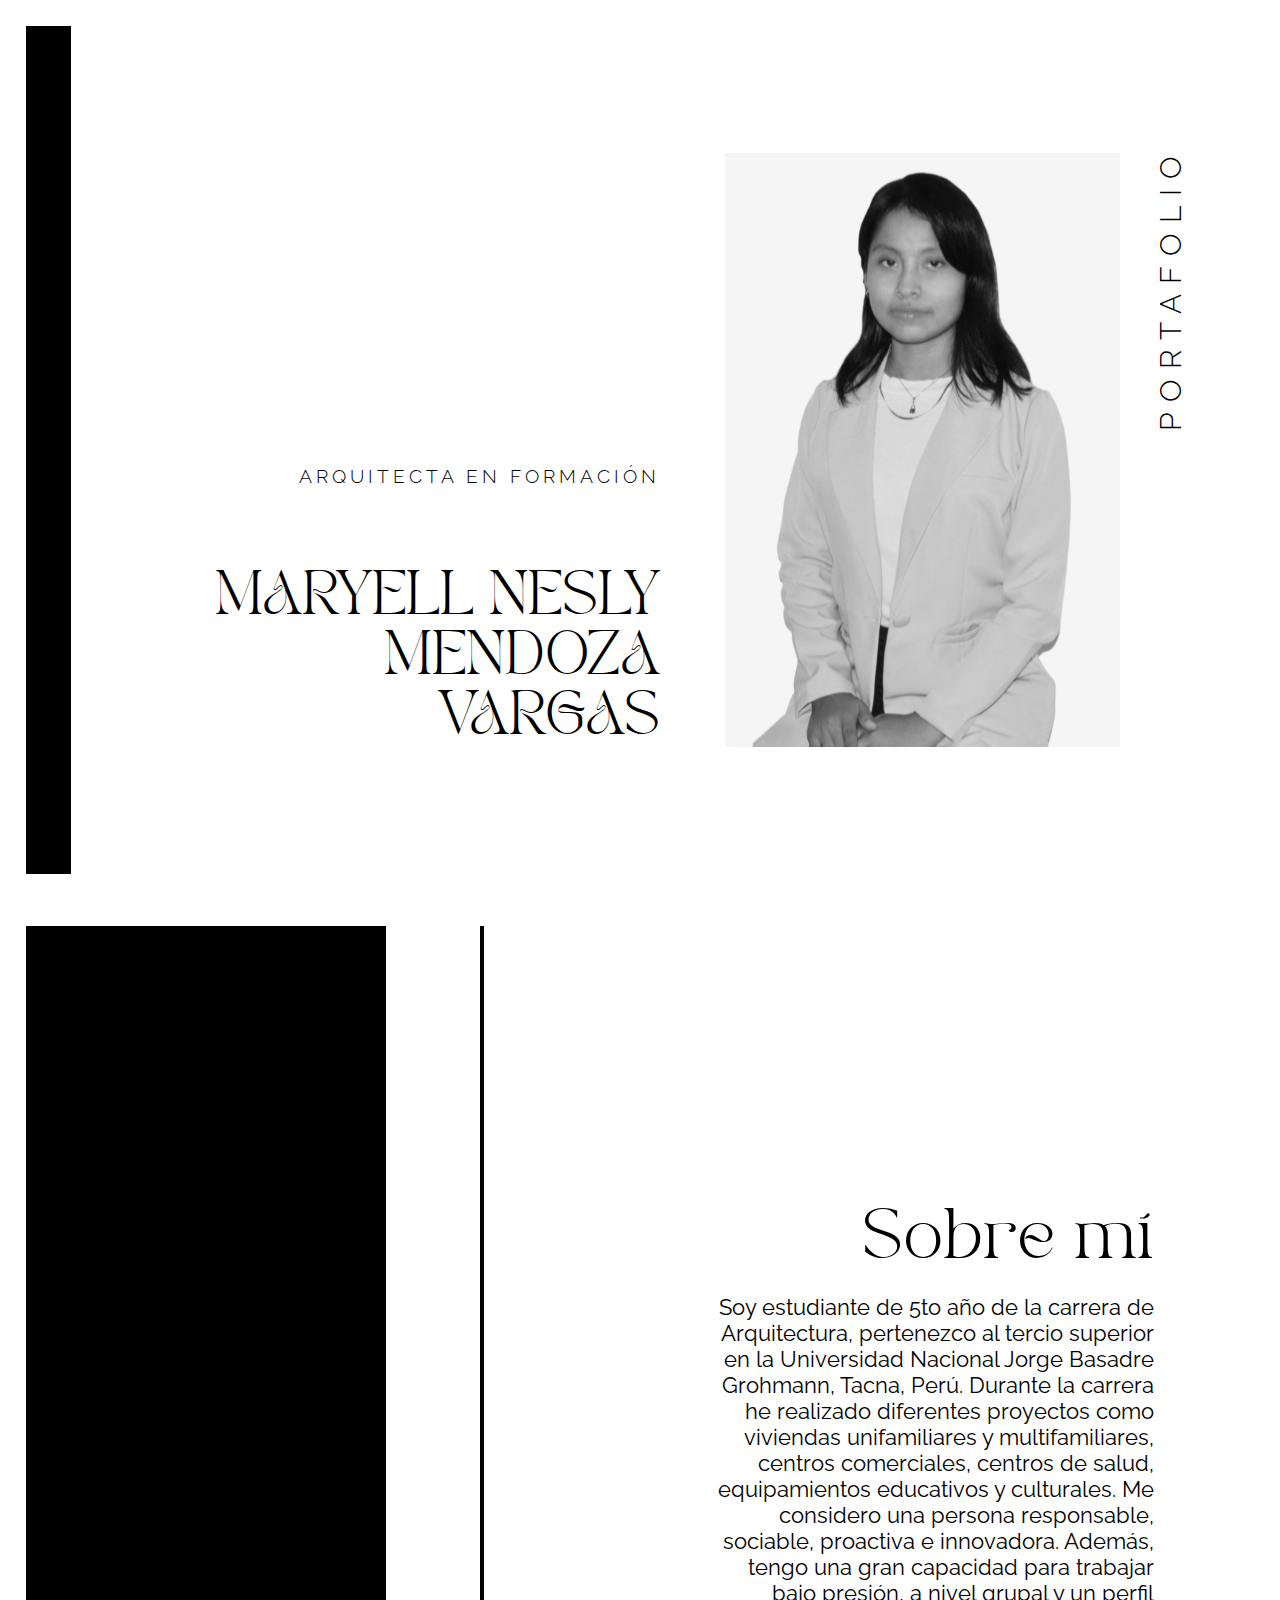
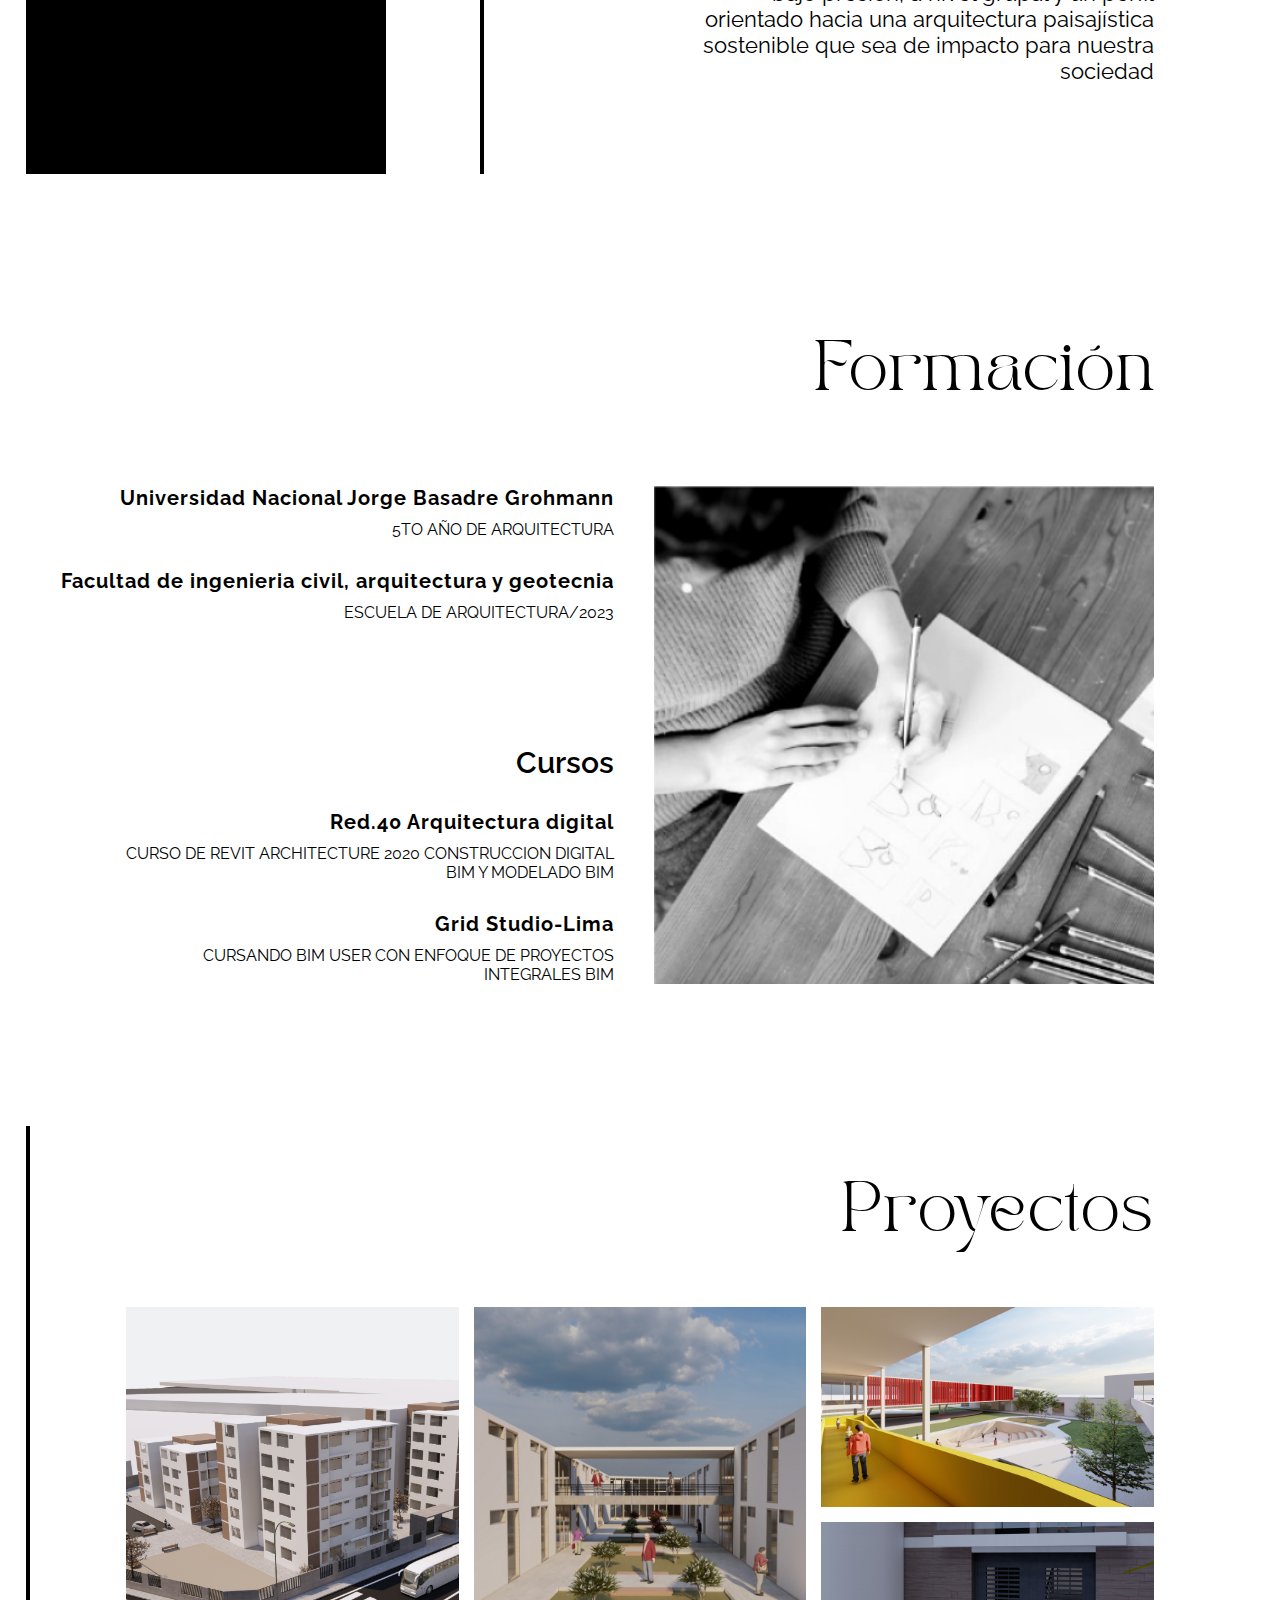
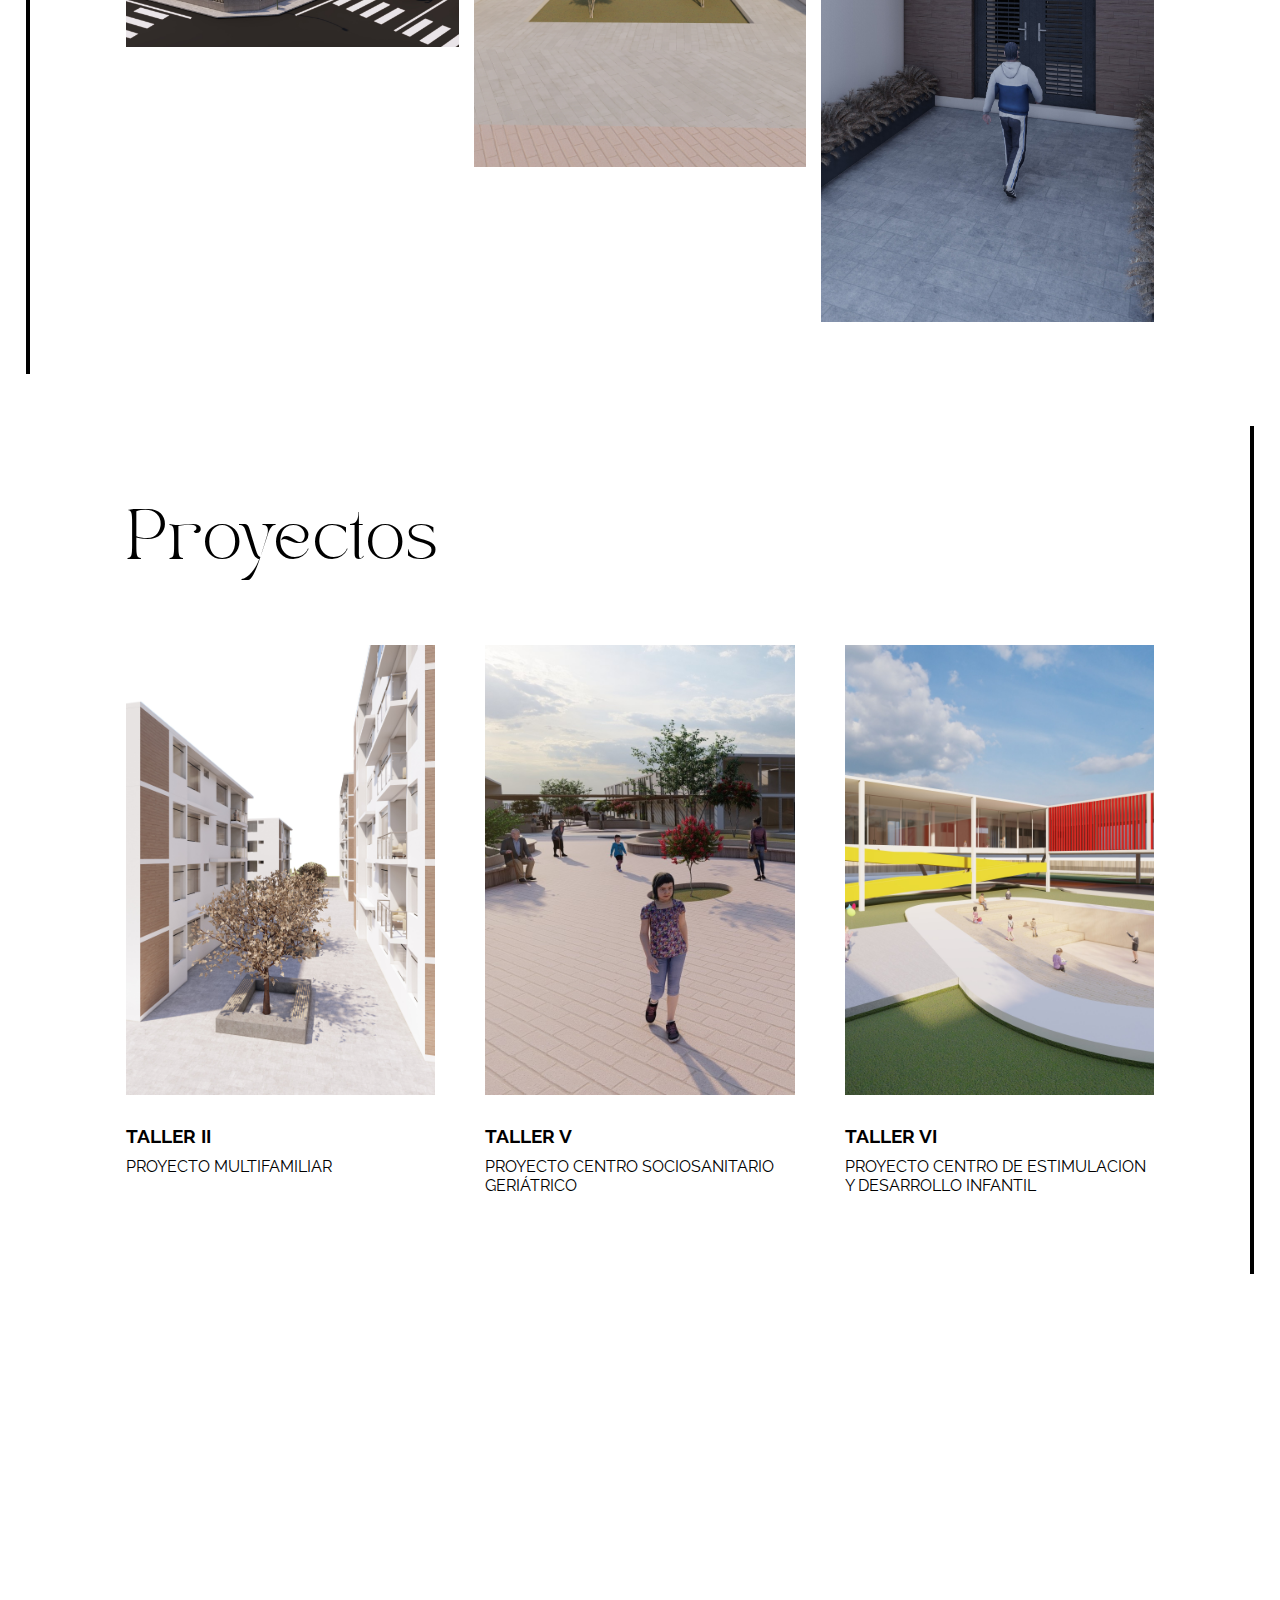
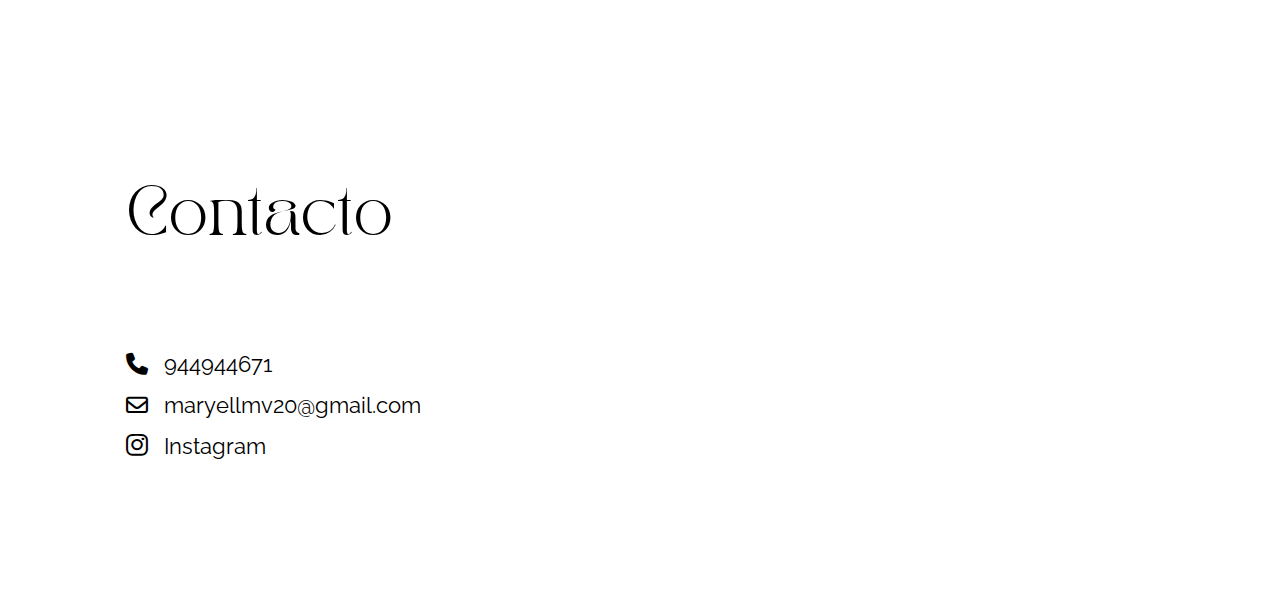
==== commit 67b27487: "correccion de taller vi y se agrego el enlace a instagram" ====
--- a/index.html
+++ b/index.html
@@ -234,7 +234,7 @@
                             </div>
                         </a>
                         <div>
-                            <h3 class="proyecto-title">TALLER IV</h3>
+                            <h3 class="proyecto-title">TALLER VI</h3>
                             <p class="proyecto-text">
                                 PROYECTO CENTRO DE ESTIMULACION Y DESARROLLO
                                 INFANTIL
@@ -259,7 +259,14 @@
                             maryellmv20@gmail.com
                         </div>
                         <div class="contacto-item">
-                            <i class="fa-brands fa-instagram"></i> Instagram
+                            <a
+                                href="https://www.instagram.com/maryell_mv19/"
+                                class="instagram-link"
+                                target="_blank"
+                                rel="noopener noreferrer"
+                                ><i class="fa-brands fa-instagram"></i>
+                                Instagram</a
+                            >
                         </div>
                     </div>
                 </div>
--- a/public/styles/index.css
+++ b/public/styles/index.css
@@ -462,7 +462,10 @@
 .fa-instagram {
     font-size: 25px;
 }
-
+.instagram-link {
+    color: #000;
+    text-decoration: none;
+}
 @media screen and (max-width: 1440px) {
     .presentacion-nombre {
         font-family: 'tan-pearl';
